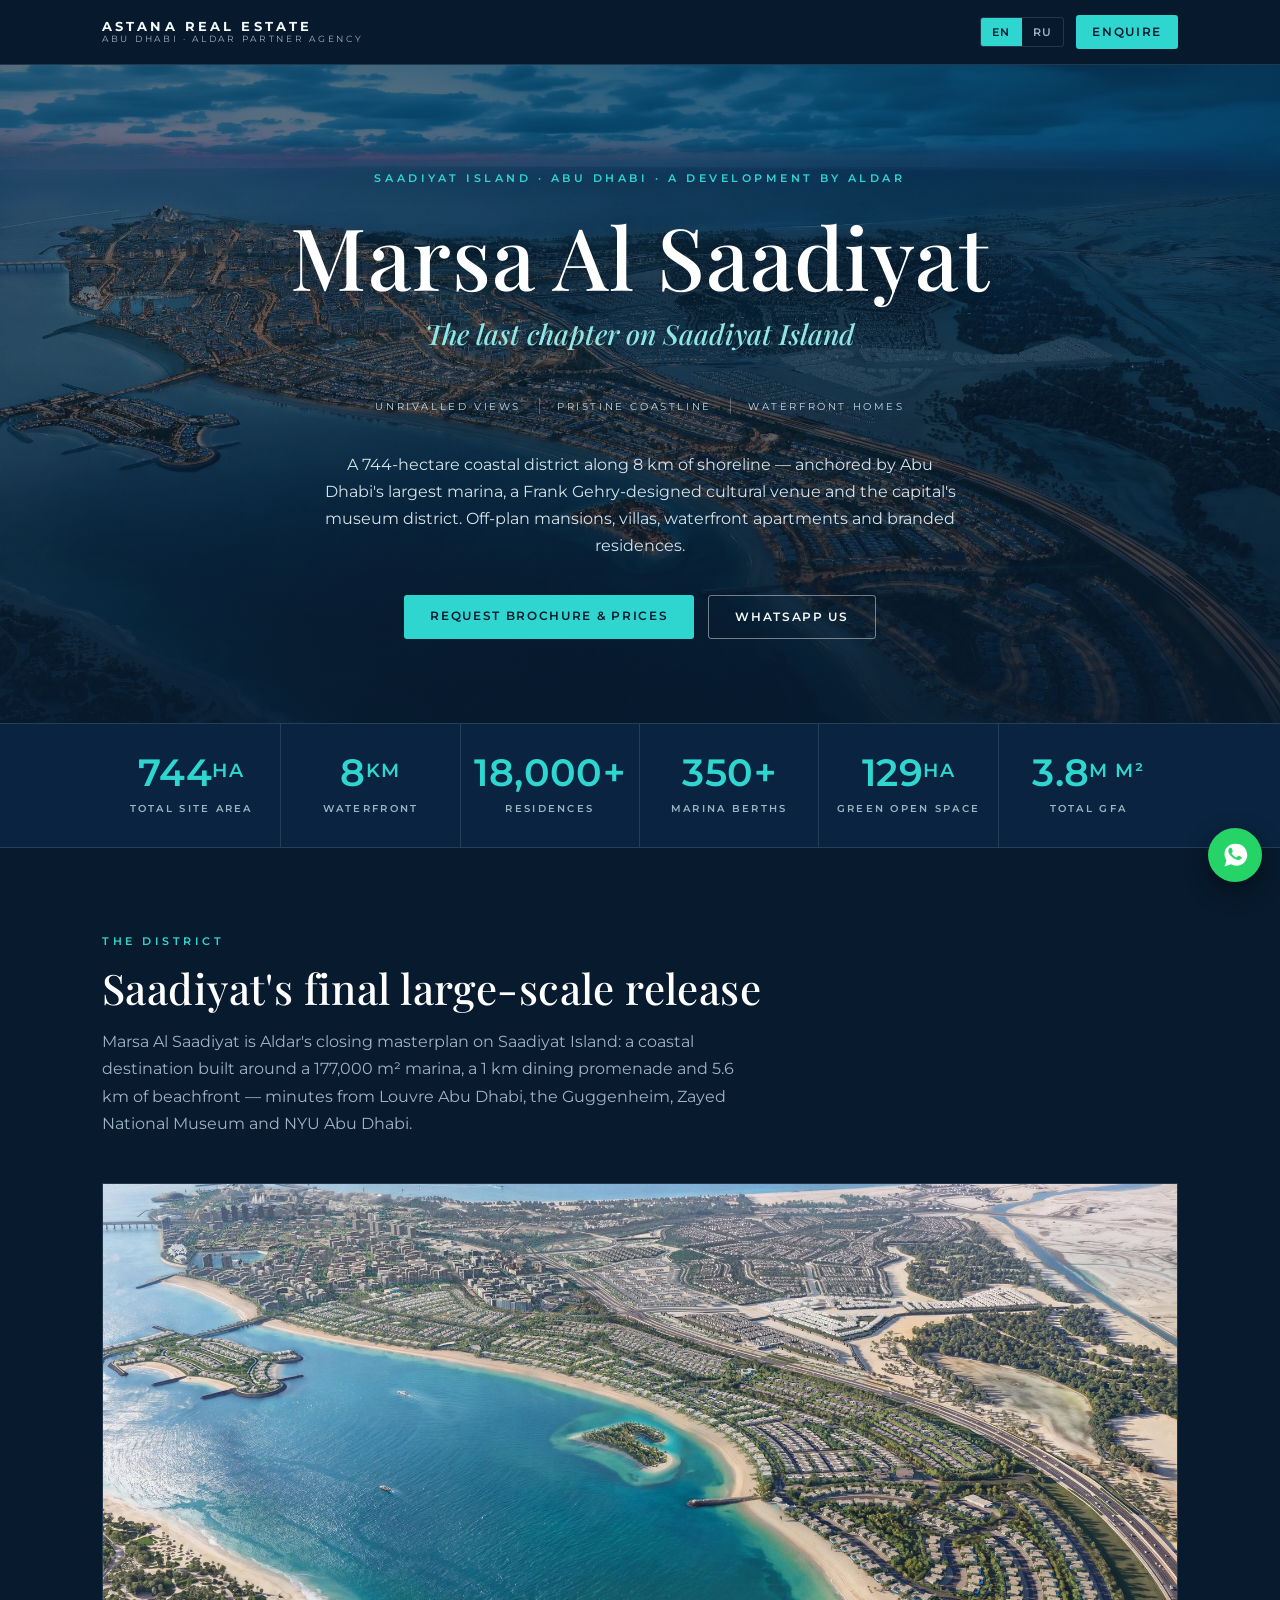
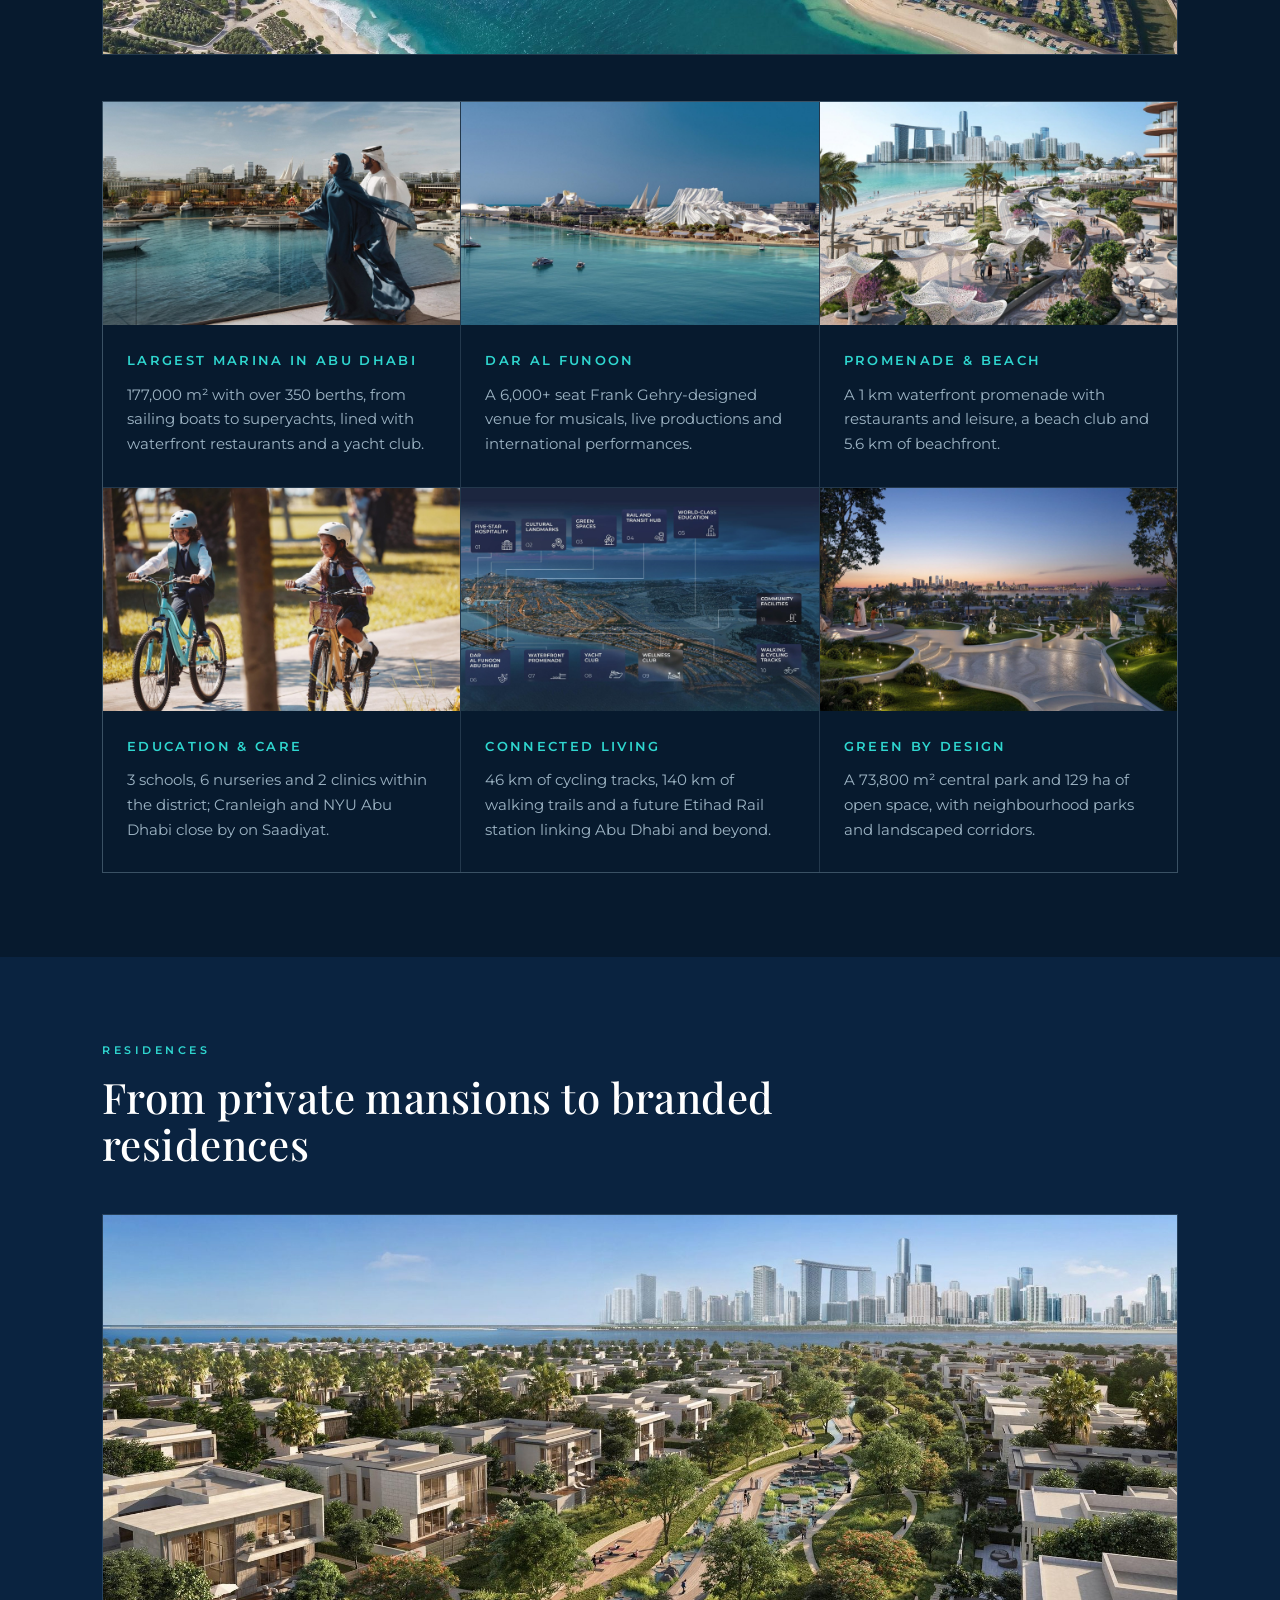
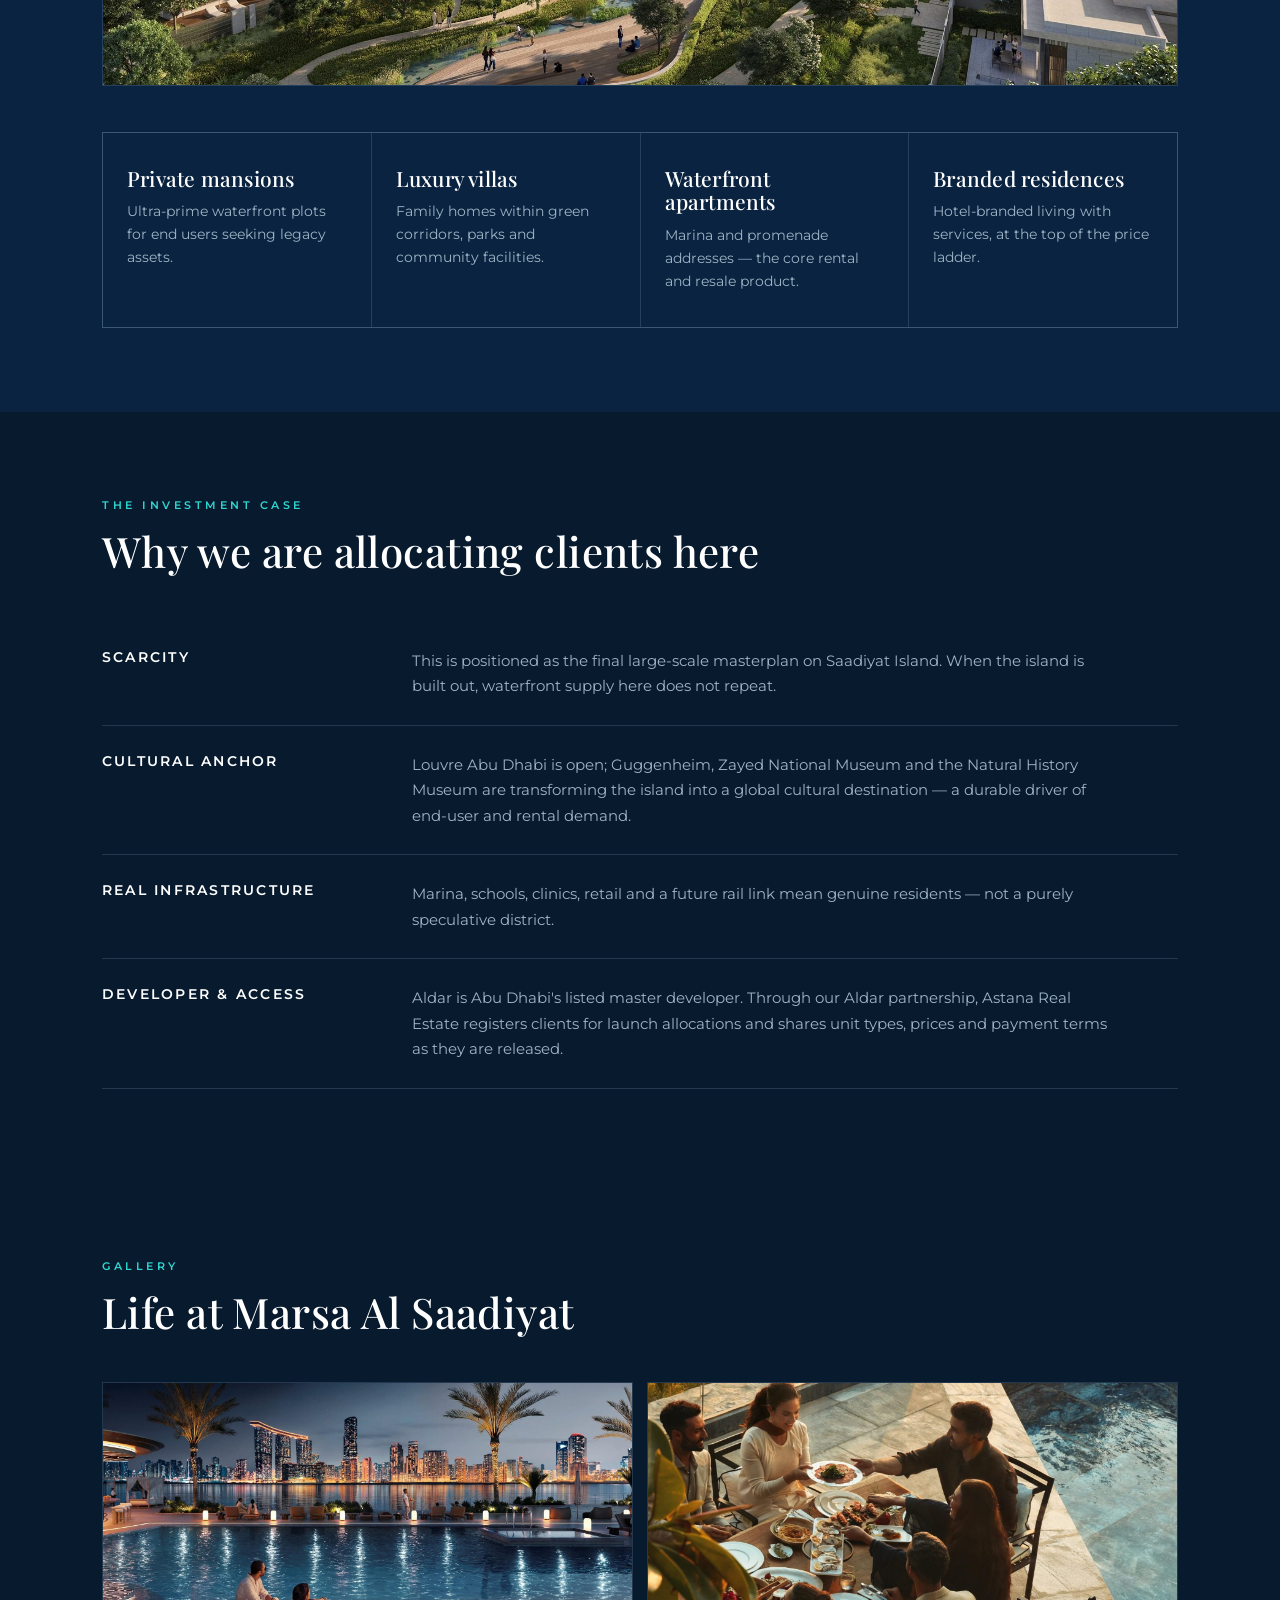
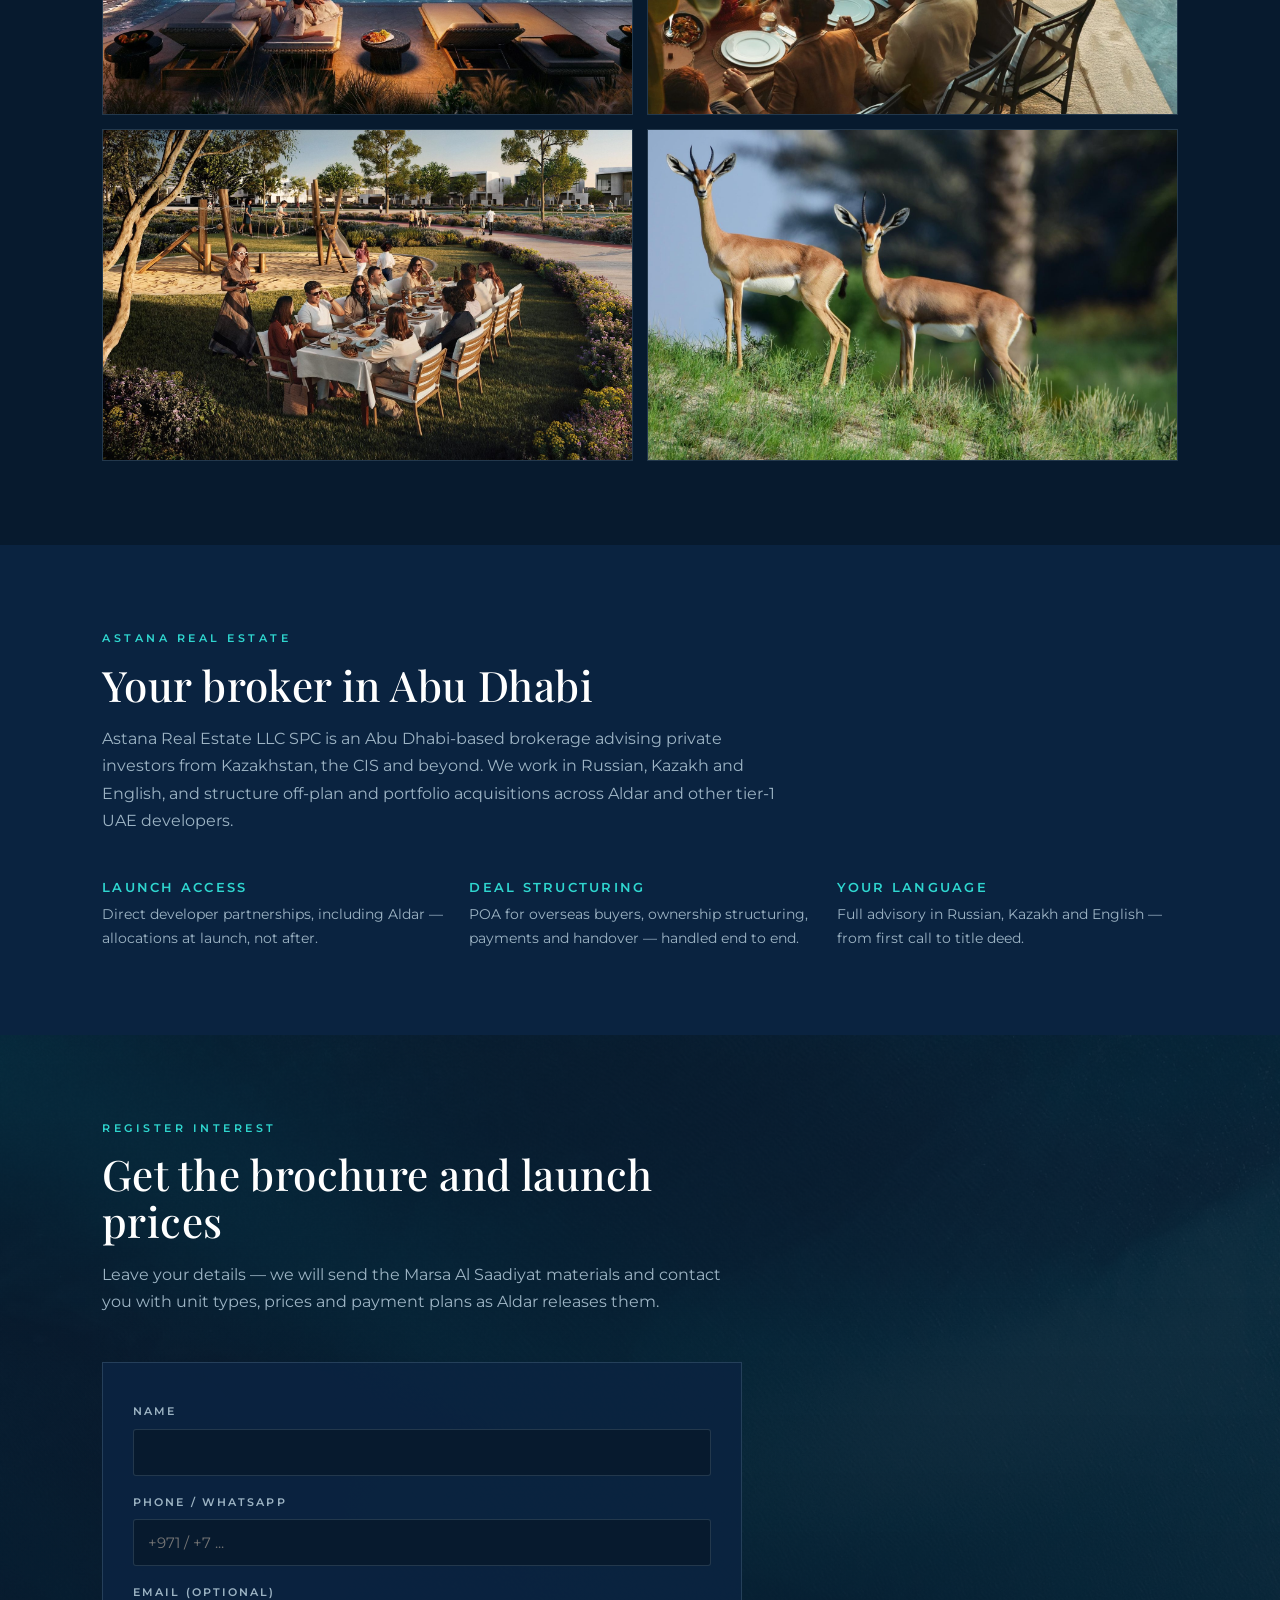
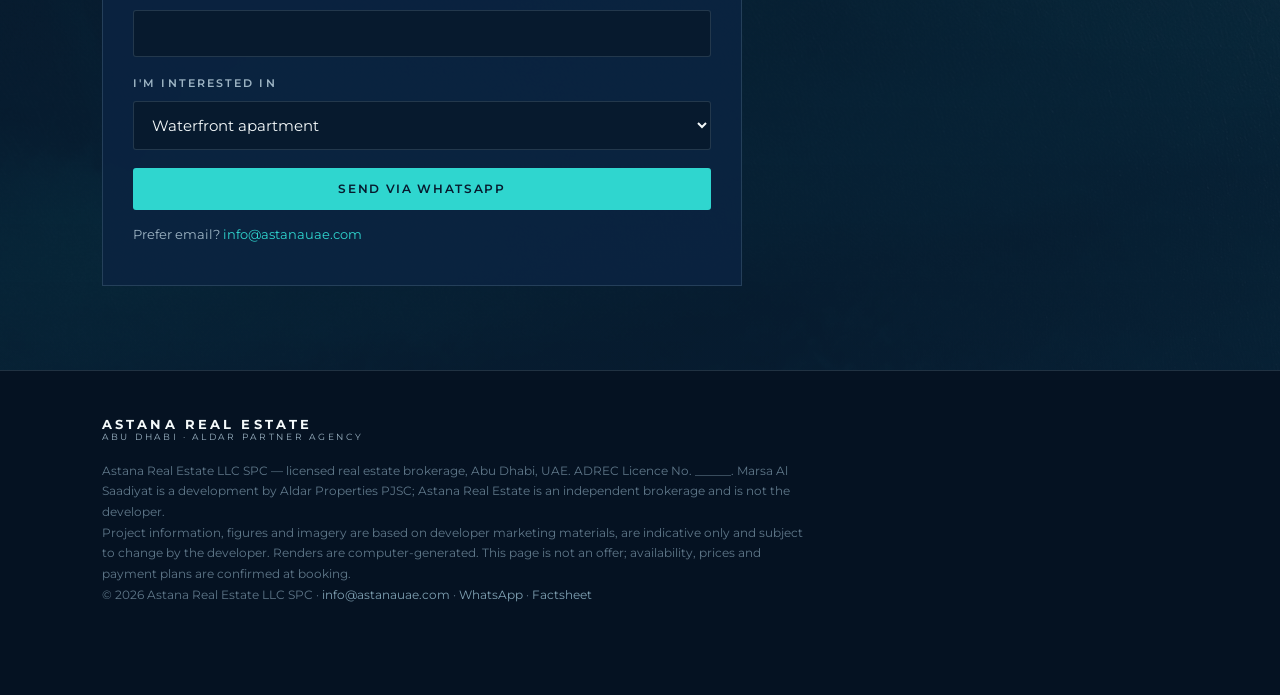
==== marsasaadiyat/index.html @ 77fd49d0 "Marsa Al Saadiyat landing page + root placeholder" ====
<!DOCTYPE html>
<html lang="en">
<head>
<!--
  MARSA AL SAADIYAT — Astana Real Estate landing page (with images)
  Deploy at: astanauae.com/marsasaadiyat
  Upload TOGETHER, keeping the structure:
    /marsasaadiyat/index.html
    /marsasaadiyat/marsa_images/renders/*.jpg
    /marsasaadiyat/marsa_images/og_image_1200x630.jpg

  REPLACE BEFORE PUBLISHING:
  1. "971000000000"        -> your WhatsApp number (digits only, no +)
  2. "info@astanauae.com"  -> confirm agency email
  3. "ADREC Licence No. ______" -> your brokerage licence number (footer)
  4. Form opens WhatsApp with a prefilled message. To pipe leads into a CRM instead,
     wire submitLead() to your endpoint (Formspree, Bitrix24, HubSpot).
-->
<meta charset="UTF-8">
<meta name="viewport" content="width=device-width, initial-scale=1.0">
<title>Marsa Al Saadiyat — Off-Plan Waterfront Residences | Astana Real Estate, Abu Dhabi</title>
<meta name="description" content="Marsa Al Saadiyat by Aldar — the final masterplan on Saadiyat Island. 8 km waterfront, Abu Dhabi's largest marina, mansions, villas, apartments and branded residences. Register interest with Astana Real Estate.">
<meta property="og:title" content="Marsa Al Saadiyat — The Last Chapter on Saadiyat Island">
<meta property="og:description" content="744 ha, 8 km of waterfront, 18,000+ residences and Abu Dhabi's largest marina. Register interest for the first releases with Astana Real Estate.">
<meta property="og:type" content="website">
<meta property="og:url" content="https://eldarnurmukanov-glitch.github.io/astanauae/marsasaadiyat/">
<meta property="og:image" content="https://eldarnurmukanov-glitch.github.io/astanauae/marsasaadiyat/marsa_images/og_image_1200x630.jpg">
<link rel="preconnect" href="https://fonts.googleapis.com">
<link rel="preconnect" href="https://fonts.gstatic.com" crossorigin>
<link href="https://fonts.googleapis.com/css2?family=Montserrat:wght@400;500;600;700&family=Playfair+Display:ital,wght@0,500;0,600;1,500&display=swap" rel="stylesheet">
<style>
  :root{
    --ink:#071a2e;
    --ink-2:#0a2340;
    --ink-3:#051222;
    --teal:#2fd6cf;
    --teal-soft:#8fe6e2;
    --paper:#f4f9fa;
    --mist:#9db4c4;
    --line:rgba(159,196,210,.18);
    --maxw:1120px;
  }
  *{margin:0;padding:0;box-sizing:border-box}
  html{scroll-behavior:smooth}
  body{
    background:var(--ink);
    color:var(--paper);
    font-family:'Montserrat',system-ui,-apple-system,sans-serif;
    font-size:16px;line-height:1.7;
    -webkit-font-smoothing:antialiased;
  }
  img{max-width:100%;display:block}
  a{color:var(--teal);text-decoration:none}
  .wrap{max-width:var(--maxw);margin:0 auto;padding:0 22px}

  .display{font-family:'Playfair Display',Georgia,serif;font-weight:500;line-height:1.12;letter-spacing:.01em}
  .eyebrow{font-size:11px;font-weight:600;letter-spacing:.32em;text-transform:uppercase;color:var(--teal)}
  .lede{color:var(--mist);max-width:58ch}

  /* nav */
  header{position:sticky;top:0;z-index:50;background:rgba(7,26,46,.86);backdrop-filter:blur(10px);border-bottom:1px solid var(--line)}
  .nav{display:flex;align-items:center;justify-content:space-between;height:64px;gap:14px}
  .brand{display:flex;flex-direction:column;line-height:1.15}
  .brand b{font-size:13px;letter-spacing:.24em;font-weight:700;color:var(--paper)}
  .brand span{font-size:9px;letter-spacing:.3em;color:var(--mist);text-transform:uppercase}
  .nav-right{display:flex;align-items:center;gap:12px}
  .lang{display:flex;border:1px solid var(--line);border-radius:3px;overflow:hidden}
  .lang button{background:none;border:0;color:var(--mist);cursor:pointer;font:600 11px 'Montserrat',sans-serif;letter-spacing:.12em;padding:7px 11px}
  .lang button.on{background:var(--teal);color:var(--ink)}
  .btn{display:inline-block;border-radius:3px;cursor:pointer;font:600 12px/1 'Montserrat',sans-serif;letter-spacing:.14em;text-transform:uppercase;padding:15px 26px;transition:opacity .2s,transform .2s;text-align:center;border:0}
  .btn:hover{opacity:.88;transform:translateY(-1px)}
  .btn-solid{background:var(--teal);color:var(--ink)}
  .btn-ghost{border:1px solid rgba(244,249,250,.45);color:var(--paper)}
  .btn-nav{padding:11px 16px}

  /* hero — dusk aerial with navy overlay; falls back to gradient if image absent */
  .hero{
    position:relative;overflow:hidden;
    background:
      linear-gradient(180deg, rgba(7,26,46,.62) 0%, rgba(7,26,46,.55) 45%, rgba(7,26,46,.9) 100%),
      url('marsa_images/renders/03_aerial_dusk.jpg') center/cover no-repeat,
      linear-gradient(170deg, #0a2c47 0%, var(--ink) 58%, #041019 100%);
  }
  .hero-in{position:relative;z-index:1;padding:104px 0 84px;text-align:center}
  .hero h1{font-size:clamp(44px,8.5vw,86px);margin:20px 0 6px;color:#fff;text-shadow:0 2px 24px rgba(0,0,0,.35)}
  .hero .sub{font-family:'Playfair Display',serif;font-style:italic;font-weight:500;font-size:clamp(19px,3.4vw,28px);color:var(--teal-soft)}
  .laurels{display:flex;justify-content:center;flex-wrap:wrap;margin:34px auto 30px;max-width:640px}
  .laurels span{font-size:10px;letter-spacing:.26em;text-transform:uppercase;color:#c7d8e2;padding:6px 18px;position:relative}
  .laurels span+span::before{content:"";position:absolute;left:0;top:50%;transform:translateY(-50%);height:16px;width:1px;background:rgba(199,216,226,.35)}
  .hero .lede{margin:0 auto 36px;color:#d5e2ea}
  .hero-cta{display:flex;gap:14px;justify-content:center;flex-wrap:wrap}

  /* stat strip */
  .stats{border-top:1px solid var(--line);border-bottom:1px solid var(--line);background:var(--ink-2)}
  .stats-in{display:grid;grid-template-columns:repeat(3,1fr)}
  .stat{padding:30px 12px;text-align:center;border-right:1px solid var(--line)}
  .stat:nth-child(3n){border-right:0}
  .stat:nth-child(-n+3){border-bottom:1px solid var(--line)}
  .stat b{display:block;font:600 clamp(26px,4vw,38px)/1 'Montserrat',sans-serif;color:var(--teal);letter-spacing:.01em}
  .stat b i{font-style:normal;font-size:.5em;vertical-align:.5em;letter-spacing:.08em}
  .stat small{display:block;margin-top:9px;font-size:9.5px;font-weight:600;letter-spacing:.24em;text-transform:uppercase;color:var(--mist)}
  @media(min-width:760px){
    .stats-in{grid-template-columns:repeat(6,1fr)}
    .stat{border-bottom:0 !important}
    .stat:nth-child(3n){border-right:1px solid var(--line)}
    .stat:last-child{border-right:0}
  }

  section{padding:84px 0}
  .sec-head{max-width:680px;margin-bottom:46px}
  .sec-head h2{font-size:clamp(28px,4.6vw,42px);margin:14px 0 16px;color:#fff}

  .band-img{border:1px solid var(--line);margin-bottom:46px}
  .band-img img{width:100%;aspect-ratio:16/7;object-fit:cover}

  /* highlight cards with photos */
  .grid{display:grid;gap:1px;background:var(--line);border:1px solid var(--line)}
  .grid>div{background:var(--ink)}
  .card-img{aspect-ratio:16/10;overflow:hidden;background:var(--ink-2)}
  .card-img img{width:100%;height:100%;object-fit:cover;transition:transform .5s}
  .grid>div:hover .card-img img{transform:scale(1.04)}
  .card-body{padding:26px 24px 30px}
  .card-body h3{font:600 13px/1.5 'Montserrat',sans-serif;letter-spacing:.18em;text-transform:uppercase;color:var(--teal);margin-bottom:12px}
  .card-body p{font-size:14.5px;color:var(--mist)}
  @media(min-width:700px){.g3{grid-template-columns:repeat(3,1fr)}}

  /* residences */
  .res{background:var(--ink-2)}
  .res-row{display:grid;gap:1px;background:var(--line);border:1px solid var(--line)}
  @media(min-width:700px){.res-row{grid-template-columns:repeat(4,1fr)}}
  .res-row>div{background:var(--ink-2);padding:34px 24px}
  .res-row .display{font-size:21px;color:#fff;margin-bottom:10px}
  .res-row p{font-size:13.5px;color:var(--mist)}

  /* why */
  .why-item{display:grid;grid-template-columns:1fr;gap:6px;padding:26px 0;border-bottom:1px solid var(--line)}
  .why-item:first-of-type{border-top:1px solid var(--line)}
  .why-item h3{font:600 14px 'Montserrat',sans-serif;letter-spacing:.16em;text-transform:uppercase;color:#fff}
  .why-item p{color:var(--mist);font-size:15px;max-width:70ch}
  @media(min-width:820px){.why-item{grid-template-columns:280px 1fr;gap:30px}}

  /* gallery */
  .gallery{display:grid;gap:14px;grid-template-columns:1fr}
  @media(min-width:640px){.gallery{grid-template-columns:1fr 1fr}}
  .gallery figure{border:1px solid var(--line);overflow:hidden;margin:0}
  .gallery img{width:100%;aspect-ratio:16/10;object-fit:cover;transition:transform .5s}
  .gallery figure:hover img{transform:scale(1.03)}

  /* astana */
  .about{background:var(--ink-2)}
  .about .lede{max-width:72ch}
  .about-points{display:grid;gap:26px;margin-top:38px}
  @media(min-width:760px){.about-points{grid-template-columns:repeat(3,1fr)}}
  .about-points h3{font:600 12.5px 'Montserrat',sans-serif;letter-spacing:.18em;text-transform:uppercase;color:var(--teal);margin-bottom:8px}
  .about-points p{font-size:14px;color:var(--mist)}

  /* enquiry — water texture backdrop */
  .enquiry{
    background:
      linear-gradient(180deg, rgba(7,26,46,.88), rgba(7,26,46,.94)),
      url('marsa_images/renders/01_water_texture.jpg') center/cover no-repeat,
      var(--ink);
  }
  .form-card{border:1px solid var(--line);background:rgba(10,35,64,.92);padding:40px 30px;max-width:640px}
  .field{margin-bottom:18px}
  .field label{display:block;font-size:10.5px;font-weight:600;letter-spacing:.2em;text-transform:uppercase;color:var(--mist);margin-bottom:8px}
  .field input,.field select{width:100%;background:var(--ink);border:1px solid var(--line);border-radius:3px;color:var(--paper);font:400 15px 'Montserrat',sans-serif;padding:13px 14px;outline:none}
  .field input:focus,.field select:focus{border-color:var(--teal)}
  .form-note{font-size:12.5px;color:var(--mist);margin-top:14px}
  .form-ok{display:none;margin-top:14px;color:var(--teal);font-size:14px}

  footer{background:var(--ink-3);border-top:1px solid var(--line);padding:46px 0 90px}
  footer .brand{margin-bottom:18px}
  .fine{font-size:11.5px;line-height:1.8;color:#5f7789;max-width:88ch}
  .fine a{color:#7fa0b2}

  .wa{position:fixed;right:18px;bottom:18px;z-index:60;width:54px;height:54px;border-radius:50%;background:#25d366;display:flex;align-items:center;justify-content:center;box-shadow:0 8px 24px rgba(0,0,0,.4)}
  .wa svg{width:28px;height:28px;fill:#fff}

  :focus-visible{outline:2px solid var(--teal);outline-offset:2px}
  @media (prefers-reduced-motion: reduce){
    html{scroll-behavior:auto}
    .btn:hover{transform:none}
    .card-img img,.gallery img{transition:none}
  }
</style>
</head>
<body>

<header>
  <div class="wrap nav">
    <div class="brand">
      <b>ASTANA REAL ESTATE</b>
      <span data-i18n="brandTag">Abu Dhabi · Aldar partner agency</span>
    </div>
    <div class="nav-right">
      <div class="lang" role="group" aria-label="Language">
        <button id="lang-en" class="on" onclick="setLang('en')">EN</button>
        <button id="lang-ru" onclick="setLang('ru')">RU</button>
      </div>
      <a class="btn btn-solid btn-nav" href="#enquire" data-i18n="navCta">Enquire</a>
    </div>
  </div>
</header>

<!-- HERO -->
<div class="hero">
  <div class="wrap hero-in">
    <div class="eyebrow" data-i18n="heroEyebrow">Saadiyat Island · Abu Dhabi · A development by Aldar</div>
    <h1 class="display">Marsa Al Saadiyat</h1>
    <div class="sub" data-i18n="heroSub">The last chapter on Saadiyat Island</div>
    <div class="laurels">
      <span data-i18n="l1">Unrivalled views</span>
      <span data-i18n="l2">Pristine coastline</span>
      <span data-i18n="l3">Waterfront homes</span>
    </div>
    <p class="lede" data-i18n="heroLede">A 744-hectare coastal district along 8 km of shoreline — anchored by Abu Dhabi's largest marina, a Frank Gehry-designed cultural venue and the capital's museum district. Off-plan mansions, villas, waterfront apartments and branded residences.</p>
    <div class="hero-cta">
      <a class="btn btn-solid" href="#enquire" data-i18n="heroCta1">Request brochure &amp; prices</a>
      <a class="btn btn-ghost" href="https://wa.me/971000000000?text=Hello%2C%20I%27m%20interested%20in%20Marsa%20Al%20Saadiyat" data-i18n="heroCta2">WhatsApp us</a>
    </div>
  </div>
</div>

<!-- STATS -->
<div class="stats">
  <div class="wrap stats-in">
    <div class="stat"><b>744<i data-i18n="uHa">HA</i></b><small data-i18n="s1">Total site area</small></div>
    <div class="stat"><b>8<i data-i18n="uKm">KM</i></b><small data-i18n="s2">Waterfront</small></div>
    <div class="stat"><b>18,000+</b><small data-i18n="s3">Residences</small></div>
    <div class="stat"><b>350+</b><small data-i18n="s4">Marina berths</small></div>
    <div class="stat"><b>129<i data-i18n="uHa2">HA</i></b><small data-i18n="s5">Green open space</small></div>
    <div class="stat"><b>3.8<i data-i18n="uMsqm">M M²</i></b><small data-i18n="s6">Total GFA</small></div>
  </div>
</div>

<!-- OVERVIEW -->
<section id="district">
  <div class="wrap">
    <div class="sec-head">
      <div class="eyebrow" data-i18n="ovEyebrow">The district</div>
      <h2 class="display" data-i18n="ovTitle">Saadiyat's final large-scale release</h2>
      <p class="lede" data-i18n="ovBody">Marsa Al Saadiyat is Aldar's closing masterplan on Saadiyat Island: a coastal destination built around a 177,000 m² marina, a 1 km dining promenade and 5.6 km of beachfront — minutes from Louvre Abu Dhabi, the Guggenheim, Zayed National Museum and NYU Abu Dhabi.</p>
    </div>
    <div class="band-img"><img src="marsa_images/renders/02_aerial_day.jpg" alt="Marsa Al Saadiyat masterplan aerial" onerror="this.parentElement.style.display='none'"></div>
    <div class="grid g3">
      <div>
        <div class="card-img"><img src="marsa_images/renders/05_marina.jpg" alt="Marina" loading="lazy" onerror="this.style.display='none'"></div>
        <div class="card-body"><h3 data-i18n="h1t">Largest marina in Abu Dhabi</h3><p data-i18n="h1b">177,000 m² with over 350 berths, from sailing boats to superyachts, lined with waterfront restaurants and a yacht club.</p></div>
      </div>
      <div>
        <div class="card-img"><img src="marsa_images/renders/06_dar_al_funoon.jpg" alt="Dar Al Funoon" loading="lazy" onerror="this.style.display='none'"></div>
        <div class="card-body"><h3 data-i18n="h2t">Dar Al Funoon</h3><p data-i18n="h2b">A 6,000+ seat Frank Gehry-designed venue for musicals, live productions and international performances.</p></div>
      </div>
      <div>
        <div class="card-img"><img src="marsa_images/renders/07_promenade_beach.jpg" alt="Waterfront promenade" loading="lazy" onerror="this.style.display='none'"></div>
        <div class="card-body"><h3 data-i18n="h3t">Promenade &amp; beach</h3><p data-i18n="h3b">A 1 km waterfront promenade with restaurants and leisure, a beach club and 5.6 km of beachfront.</p></div>
      </div>
      <div>
        <div class="card-img"><img src="marsa_images/renders/08_education_cycling.jpg" alt="Schools" loading="lazy" onerror="this.style.display='none'"></div>
        <div class="card-body"><h3 data-i18n="h4t">Education &amp; care</h3><p data-i18n="h4b">3 schools, 6 nurseries and 2 clinics within the district; Cranleigh and NYU Abu Dhabi close by on Saadiyat.</p></div>
      </div>
      <div>
        <div class="card-img"><img src="marsa_images/renders/14_district_map.jpg" alt="District map" loading="lazy" onerror="this.style.display='none'"></div>
        <div class="card-body"><h3 data-i18n="h5t">Connected living</h3><p data-i18n="h5b">46 km of cycling tracks, 140 km of walking trails and a future Etihad Rail station linking Abu Dhabi and beyond.</p></div>
      </div>
      <div>
        <div class="card-img"><img src="marsa_images/renders/12_sunset_park.jpg" alt="Parks" loading="lazy" onerror="this.style.display='none'"></div>
        <div class="card-body"><h3 data-i18n="h6t">Green by design</h3><p data-i18n="h6b">A 73,800 m² central park and 129 ha of open space, with neighbourhood parks and landscaped corridors.</p></div>
      </div>
    </div>
  </div>
</section>

<!-- RESIDENCES -->
<section class="res" id="residences">
  <div class="wrap">
    <div class="sec-head">
      <div class="eyebrow" data-i18n="resEyebrow">Residences</div>
      <h2 class="display" data-i18n="resTitle">From private mansions to branded residences</h2>
    </div>
    <div class="band-img"><img src="marsa_images/renders/09_villas_aerial.jpg" alt="Villa communities" loading="lazy" onerror="this.parentElement.style.display='none'"></div>
    <div class="res-row">
      <div><div class="display" data-i18n="r1t">Private mansions</div><p data-i18n="r1b">Ultra-prime waterfront plots for end users seeking legacy assets.</p></div>
      <div><div class="display" data-i18n="r2t">Luxury villas</div><p data-i18n="r2b">Family homes within green corridors, parks and community facilities.</p></div>
      <div><div class="display" data-i18n="r3t">Waterfront apartments</div><p data-i18n="r3b">Marina and promenade addresses — the core rental and resale product.</p></div>
      <div><div class="display" data-i18n="r4t">Branded residences</div><p data-i18n="r4b">Hotel-branded living with services, at the top of the price ladder.</p></div>
    </div>
  </div>
</section>

<!-- WHY -->
<section id="why">
  <div class="wrap">
    <div class="sec-head">
      <div class="eyebrow" data-i18n="whyEyebrow">The investment case</div>
      <h2 class="display" data-i18n="whyTitle">Why we are allocating clients here</h2>
    </div>
    <div class="why-item"><h3 data-i18n="w1t">Scarcity</h3><p data-i18n="w1b">This is positioned as the final large-scale masterplan on Saadiyat Island. When the island is built out, waterfront supply here does not repeat.</p></div>
    <div class="why-item"><h3 data-i18n="w2t">Cultural anchor</h3><p data-i18n="w2b">Louvre Abu Dhabi is open; Guggenheim, Zayed National Museum and the Natural History Museum are transforming the island into a global cultural destination — a durable driver of end-user and rental demand.</p></div>
    <div class="why-item"><h3 data-i18n="w3t">Real infrastructure</h3><p data-i18n="w3b">Marina, schools, clinics, retail and a future rail link mean genuine residents — not a purely speculative district.</p></div>
    <div class="why-item"><h3 data-i18n="w4t">Developer &amp; access</h3><p data-i18n="w4b">Aldar is Abu Dhabi's listed master developer. Through our Aldar partnership, Astana Real Estate registers clients for launch allocations and shares unit types, prices and payment terms as they are released.</p></div>
  </div>
</section>

<!-- GALLERY -->
<section id="gallery">
  <div class="wrap">
    <div class="sec-head">
      <div class="eyebrow" data-i18n="gEyebrow">Gallery</div>
      <h2 class="display" data-i18n="gTitle">Life at Marsa Al Saadiyat</h2>
    </div>
    <div class="gallery">
      <figure><img src="marsa_images/renders/13_wellness_club_night.jpg" alt="Waterfront wellness club" loading="lazy" onerror="this.parentElement.style.display='none'"></figure>
      <figure><img src="marsa_images/renders/04_lifestyle_dining.jpg" alt="Poolside dining" loading="lazy" onerror="this.parentElement.style.display='none'"></figure>
      <figure><img src="marsa_images/renders/10_community_park.jpg" alt="Community park" loading="lazy" onerror="this.parentElement.style.display='none'"></figure>
      <figure><img src="marsa_images/renders/11_gazelles_biodiversity.jpg" alt="Saadiyat biodiversity" loading="lazy" onerror="this.parentElement.style.display='none'"></figure>
    </div>
  </div>
</section>

<!-- ASTANA -->
<section class="about" id="astana">
  <div class="wrap">
    <div class="sec-head">
      <div class="eyebrow">Astana Real Estate</div>
      <h2 class="display" data-i18n="abTitle">Your broker in Abu Dhabi</h2>
      <p class="lede" data-i18n="abBody">Astana Real Estate LLC SPC is an Abu Dhabi-based brokerage advising private investors from Kazakhstan, the CIS and beyond. We work in Russian, Kazakh and English, and structure off-plan and portfolio acquisitions across Aldar and other tier-1 UAE developers.</p>
    </div>
    <div class="about-points">
      <div><h3 data-i18n="ab1t">Launch access</h3><p data-i18n="ab1b">Direct developer partnerships, including Aldar — allocations at launch, not after.</p></div>
      <div><h3 data-i18n="ab2t">Deal structuring</h3><p data-i18n="ab2b">POA for overseas buyers, ownership structuring, payments and handover — handled end to end.</p></div>
      <div><h3 data-i18n="ab3t">Your language</h3><p data-i18n="ab3b">Full advisory in Russian, Kazakh and English — from first call to title deed.</p></div>
    </div>
  </div>
</section>

<!-- ENQUIRY -->
<section class="enquiry" id="enquire">
  <div class="wrap">
    <div class="sec-head">
      <div class="eyebrow" data-i18n="enEyebrow">Register interest</div>
      <h2 class="display" data-i18n="enTitle">Get the brochure and launch prices</h2>
      <p class="lede" data-i18n="enBody">Leave your details — we will send the Marsa Al Saadiyat materials and contact you with unit types, prices and payment plans as Aldar releases them.</p>
    </div>
    <div class="form-card">
      <div class="field"><label for="f-name" data-i18n="fName">Name</label><input id="f-name" type="text" autocomplete="name"></div>
      <div class="field"><label for="f-phone" data-i18n="fPhone">Phone / WhatsApp</label><input id="f-phone" type="tel" autocomplete="tel" placeholder="+971 / +7 ..."></div>
      <div class="field"><label for="f-email" data-i18n="fEmail">Email (optional)</label><input id="f-email" type="email" autocomplete="email"></div>
      <div class="field">
        <label for="f-int" data-i18n="fInt">I'm interested in</label>
        <select id="f-int">
          <option data-i18n="o1">Waterfront apartment</option>
          <option data-i18n="o2">Villa</option>
          <option data-i18n="o3">Private mansion</option>
          <option data-i18n="o4">Branded residence</option>
          <option data-i18n="o5">Not sure yet — advise me</option>
        </select>
      </div>
      <button class="btn btn-solid" style="width:100%" onclick="submitLead()" data-i18n="fBtn">Send via WhatsApp</button>
      <div class="form-ok" id="form-ok" data-i18n="fOk">Opening WhatsApp — if it didn't open, write to us directly.</div>
      <p class="form-note"><span data-i18n="fAlt">Prefer email?</span> <a href="mailto:info@astanauae.com?subject=Marsa%20Al%20Saadiyat%20enquiry">info@astanauae.com</a></p>
    </div>
  </div>
</section>

<footer>
  <div class="wrap">
    <div class="brand">
      <b>ASTANA REAL ESTATE</b>
      <span data-i18n="brandTag2">Abu Dhabi · Aldar partner agency</span>
    </div>
    <p class="fine" data-i18n="fine1">Astana Real Estate LLC SPC — licensed real estate brokerage, Abu Dhabi, UAE. ADREC Licence No. ______. Marsa Al Saadiyat is a development by Aldar Properties PJSC; Astana Real Estate is an independent brokerage and is not the developer.</p>
    <p class="fine" data-i18n="fine2">Project information, figures and imagery are based on developer marketing materials, are indicative only and subject to change by the developer. Renders are computer-generated. This page is not an offer; availability, prices and payment plans are confirmed at booking.</p>
    <p class="fine">© <span id="yr"></span> Astana Real Estate LLC SPC · <a href="mailto:info@astanauae.com">info@astanauae.com</a> · <a href="https://wa.me/971000000000">WhatsApp</a> · <a href="marsa_images/renders/factsheet_full_01.jpg" target="_blank" data-i18n="ftFact">Factsheet</a></p>
  </div>
</footer>

<a class="wa" href="https://wa.me/971000000000?text=Hello%2C%20I%27m%20interested%20in%20Marsa%20Al%20Saadiyat" aria-label="WhatsApp">
  <svg viewBox="0 0 32 32" aria-hidden="true"><path d="M16 3C9.4 3 4 8.3 4 14.9c0 2.6.8 5 2.3 7L4 29l7.3-2.3c1.9 1 4 1.6 6.2 1.6h.5c6.6 0 12-5.3 12-11.9C30 8.3 24.6 3 16 3zm7 16.9c-.3.8-1.7 1.6-2.4 1.7-.6.1-1.4.2-2.3-.1-.5-.2-1.2-.4-2.1-.8-3.7-1.6-6.1-5.3-6.3-5.5-.2-.2-1.5-2-1.5-3.8s1-2.7 1.3-3.1c.3-.4.7-.5 1-.5h.7c.2 0 .5-.1.8.6.3.8 1.1 2.7 1.2 2.9.1.2.2.4 0 .7-.1.3-.2.4-.4.7l-.6.7c-.2.2-.4.4-.2.8.2.4 1 1.6 2.1 2.6 1.5 1.3 2.7 1.7 3.1 1.9.4.2.6.2.8-.1.2-.2 1-1.1 1.2-1.5.3-.4.5-.3.9-.2.4.1 2.2 1 2.6 1.2.4.2.6.3.7.5.1.1.1.8-.1 1.3z"/></svg>
</a>

<script>
const I18N = {
  en: {
    brandTag:"Abu Dhabi · Aldar partner agency", brandTag2:"Abu Dhabi · Aldar partner agency",
    navCta:"Enquire",
    heroEyebrow:"Saadiyat Island · Abu Dhabi · A development by Aldar",
    heroSub:"The last chapter on Saadiyat Island",
    l1:"Unrivalled views", l2:"Pristine coastline", l3:"Waterfront homes",
    heroLede:"A 744-hectare coastal district along 8 km of shoreline — anchored by Abu Dhabi's largest marina, a Frank Gehry-designed cultural venue and the capital's museum district. Off-plan mansions, villas, waterfront apartments and branded residences.",
    heroCta1:"Request brochure & prices", heroCta2:"WhatsApp us",
    uHa:"HA", uHa2:"HA", uKm:"KM", uMsqm:"M M²",
    s1:"Total site area", s2:"Waterfront", s3:"Residences", s4:"Marina berths", s5:"Green open space", s6:"Total GFA",
    ovEyebrow:"The district", ovTitle:"Saadiyat's final large-scale release",
    ovBody:"Marsa Al Saadiyat is Aldar's closing masterplan on Saadiyat Island: a coastal destination built around a 177,000 m² marina, a 1 km dining promenade and 5.6 km of beachfront — minutes from Louvre Abu Dhabi, the Guggenheim, Zayed National Museum and NYU Abu Dhabi.",
    h1t:"Largest marina in Abu Dhabi", h1b:"177,000 m² with over 350 berths, from sailing boats to superyachts, lined with waterfront restaurants and a yacht club.",
    h2t:"Dar Al Funoon", h2b:"A 6,000+ seat Frank Gehry-designed venue for musicals, live productions and international performances.",
    h3t:"Promenade & beach", h3b:"A 1 km waterfront promenade with restaurants and leisure, a beach club and 5.6 km of beachfront.",
    h4t:"Education & care", h4b:"3 schools, 6 nurseries and 2 clinics within the district; Cranleigh and NYU Abu Dhabi close by on Saadiyat.",
    h5t:"Connected living", h5b:"46 km of cycling tracks, 140 km of walking trails and a future Etihad Rail station linking Abu Dhabi and beyond.",
    h6t:"Green by design", h6b:"A 73,800 m² central park and 129 ha of open space, with neighbourhood parks and landscaped corridors.",
    resEyebrow:"Residences", resTitle:"From private mansions to branded residences",
    r1t:"Private mansions", r1b:"Ultra-prime waterfront plots for end users seeking legacy assets.",
    r2t:"Luxury villas", r2b:"Family homes within green corridors, parks and community facilities.",
    r3t:"Waterfront apartments", r3b:"Marina and promenade addresses — the core rental and resale product.",
    r4t:"Branded residences", r4b:"Hotel-branded living with services, at the top of the price ladder.",
    whyEyebrow:"The investment case", whyTitle:"Why we are allocating clients here",
    w1t:"Scarcity", w1b:"This is positioned as the final large-scale masterplan on Saadiyat Island. When the island is built out, waterfront supply here does not repeat.",
    w2t:"Cultural anchor", w2b:"Louvre Abu Dhabi is open; Guggenheim, Zayed National Museum and the Natural History Museum are transforming the island into a global cultural destination — a durable driver of end-user and rental demand.",
    w3t:"Real infrastructure", w3b:"Marina, schools, clinics, retail and a future rail link mean genuine residents — not a purely speculative district.",
    w4t:"Developer & access", w4b:"Aldar is Abu Dhabi's listed master developer. Through our Aldar partnership, Astana Real Estate registers clients for launch allocations and shares unit types, prices and payment terms as they are released.",
    gEyebrow:"Gallery", gTitle:"Life at Marsa Al Saadiyat",
    abTitle:"Your broker in Abu Dhabi",
    abBody:"Astana Real Estate LLC SPC is an Abu Dhabi-based brokerage advising private investors from Kazakhstan, the CIS and beyond. We work in Russian, Kazakh and English, and structure off-plan and portfolio acquisitions across Aldar and other tier-1 UAE developers.",
    ab1t:"Launch access", ab1b:"Direct developer partnerships, including Aldar — allocations at launch, not after.",
    ab2t:"Deal structuring", ab2b:"POA for overseas buyers, ownership structuring, payments and handover — handled end to end.",
    ab3t:"Your language", ab3b:"Full advisory in Russian, Kazakh and English — from first call to title deed.",
    enEyebrow:"Register interest", enTitle:"Get the brochure and launch prices",
    enBody:"Leave your details — we will send the Marsa Al Saadiyat materials and contact you with unit types, prices and payment plans as Aldar releases them.",
    fName:"Name", fPhone:"Phone / WhatsApp", fEmail:"Email (optional)", fInt:"I'm interested in",
    o1:"Waterfront apartment", o2:"Villa", o3:"Private mansion", o4:"Branded residence", o5:"Not sure yet — advise me",
    fBtn:"Send via WhatsApp", fOk:"Opening WhatsApp — if it didn't open, write to us directly.", fAlt:"Prefer email?",
    fine1:"Astana Real Estate LLC SPC — licensed real estate brokerage, Abu Dhabi, UAE. ADREC Licence No. ______. Marsa Al Saadiyat is a development by Aldar Properties PJSC; Astana Real Estate is an independent brokerage and is not the developer.",
    fine2:"Project information, figures and imagery are based on developer marketing materials, are indicative only and subject to change by the developer. Renders are computer-generated. This page is not an offer; availability, prices and payment plans are confirmed at booking.",
    ftFact:"Factsheet",
    waMsg:"Hello! Marsa Al Saadiyat enquiry.\nName: {name}\nPhone: {phone}\nEmail: {email}\nInterested in: {int}"
  },
  ru: {
    brandTag:"Абу-Даби · партнёр Aldar", brandTag2:"Абу-Даби · партнёр Aldar",
    navCta:"Заявка",
    heroEyebrow:"Остров Саадият · Абу-Даби · Девелопер Aldar",
    heroSub:"Финальная глава острова Саадият",
    l1:"Панорамные виды", l2:"Первозданное побережье", l3:"Дома у воды",
    heroLede:"Прибрежный район на 744 га вдоль 8 км береговой линии — с крупнейшей мариной Абу-Даби, культурным центром по проекту Фрэнка Гери и музейным кварталом столицы. Off-plan: особняки, виллы, апартаменты у воды и брендированные резиденции.",
    heroCta1:"Получить брошюру и цены", heroCta2:"Написать в WhatsApp",
    uHa:"ГА", uHa2:"ГА", uKm:"КМ", uMsqm:"МЛН М²",
    s1:"Площадь района", s2:"Береговая линия", s3:"Резиденций", s4:"Причалов в марине", s5:"Зелёные зоны", s6:"Общая GFA",
    ovEyebrow:"Район", ovTitle:"Последний крупный релиз Саадията",
    ovBody:"Marsa Al Saadiyat — завершающий мастер-план Aldar на острове Саадият: прибрежный район вокруг марины 177 000 м², променада 1 км и 5,6 км пляжей — в нескольких минутах от Лувра Абу-Даби, Гуггенхайма, Национального музея Зайеда и NYU Abu Dhabi.",
    h1t:"Крупнейшая марина Абу-Даби", h1b:"177 000 м², более 350 причалов — от парусных яхт до суперяхт, рестораны на набережной и яхт-клуб.",
    h2t:"Dar Al Funoon", h2b:"Зал на 6 000+ мест по проекту Фрэнка Гери — мюзиклы, шоу и международные постановки.",
    h3t:"Променад и пляжи", h3b:"Променад 1 км с ресторанами и досугом, пляжный клуб и 5,6 км пляжей.",
    h4t:"Образование и медицина", h4b:"3 школы, 6 детских садов и 2 клиники в районе; рядом Cranleigh и NYU Abu Dhabi.",
    h5t:"Транспорт и мобильность", h5b:"46 км велодорожек, 140 км пешеходных маршрутов и будущая станция Etihad Rail.",
    h6t:"Зелёный по замыслу", h6b:"Центральный парк 73 800 м² и 129 га открытых пространств, парки и зелёные коридоры.",
    resEyebrow:"Резиденции", resTitle:"От особняков до брендированных резиденций",
    r1t:"Особняки", r1b:"Ультра-премиальные участки у воды — семейные активы на поколения.",
    r2t:"Виллы", r2b:"Семейные дома среди зелёных коридоров, парков и инфраструктуры.",
    r3t:"Апартаменты у воды", r3b:"Адреса у марины и променада — базовый продукт для аренды и перепродажи.",
    r4t:"Брендированные резиденции", r4b:"Отельный сервис и управление — верх ценового диапазона.",
    whyEyebrow:"Инвестиционная логика", whyTitle:"Почему мы заводим сюда клиентов",
    w1t:"Дефицит", w1b:"Проект позиционируется как последний крупный мастер-план на Саадияте. Когда остров будет застроен, предложение у воды здесь не повторится.",
    w2t:"Культурный якорь", w2b:"Лувр Абу-Даби уже открыт; Гуггенхайм, Национальный музей Зайеда и Музей естественной истории превращают остров в мировое культурное направление — устойчивый драйвер спроса на проживание и аренду.",
    w3t:"Реальная инфраструктура", w3b:"Марина, школы, клиники, ритейл и будущая железная дорога — район для жизни, а не чисто спекулятивный продукт.",
    w4t:"Девелопер и доступ", w4b:"Aldar — публичный мастер-девелопер Абу-Даби. Через партнёрство с Aldar мы регистрируем клиентов на первые релизы и передаём типы юнитов, цены и планы оплаты по мере их выхода.",
    gEyebrow:"Галерея", gTitle:"Жизнь в Marsa Al Saadiyat",
    abTitle:"Ваш брокер в Абу-Даби",
    abBody:"Astana Real Estate LLC SPC — брокеридж в Абу-Даби, консультирующий частных инвесторов из Казахстана, СНГ и других стран. Работаем на русском, казахском и английском; структурируем off-plan и портфельные сделки с Aldar и другими девелоперами первого эшелона ОАЭ.",
    ab1t:"Доступ к запускам", ab1b:"Прямые партнёрства с девелоперами, включая Aldar — аллокации на старте продаж.",
    ab2t:"Структурирование сделки", ab2b:"Доверенности для покупателей за рубежом, структура владения, платежи и передача — под ключ.",
    ab3t:"На вашем языке", ab3b:"Полное сопровождение на русском, казахском и английском — от первого звонка до title deed.",
    enEyebrow:"Оставить заявку", enTitle:"Получить брошюру и стартовые цены",
    enBody:"Оставьте контакты — вышлем материалы Marsa Al Saadiyat и свяжемся с типами юнитов, ценами и планами оплаты по мере релизов Aldar.",
    fName:"Имя", fPhone:"Телефон / WhatsApp", fEmail:"Email (необязательно)", fInt:"Меня интересует",
    o1:"Апартаменты у воды", o2:"Вилла", o3:"Особняк", o4:"Брендированная резиденция", o5:"Пока не решил — посоветуйте",
    fBtn:"Отправить в WhatsApp", fOk:"Открываем WhatsApp — если не открылся, напишите нам напрямую.", fAlt:"Удобнее по почте?",
    fine1:"Astana Real Estate LLC SPC — лицензированное брокерское агентство, Абу-Даби, ОАЭ. Лицензия ADREC № ______. Marsa Al Saadiyat — проект девелопера Aldar Properties PJSC; Astana Real Estate — независимое агентство, не девелопер.",
    fine2:"Информация, цифры и изображения основаны на маркетинговых материалах девелопера, носят справочный характер и могут быть изменены. Визуализации сгенерированы на компьютере. Страница не является офертой; наличие, цены и планы оплаты подтверждаются при бронировании.",
    ftFact:"Факт-шит",
    waMsg:"Здравствуйте! Заявка по Marsa Al Saadiyat.\nИмя: {name}\nТелефон: {phone}\nEmail: {email}\nИнтересует: {int}"
  }
};

let lang = 'en';
function setLang(l){
  lang = l;
  document.documentElement.lang = l;
  document.getElementById('lang-en').classList.toggle('on', l==='en');
  document.getElementById('lang-ru').classList.toggle('on', l==='ru');
  document.querySelectorAll('[data-i18n]').forEach(el=>{
    const k = el.getAttribute('data-i18n');
    if(I18N[l][k] !== undefined) el.innerHTML = I18N[l][k];
  });
}

const WA_NUMBER = "971000000000"; /* REPLACE: digits only */
function submitLead(){
  const name  = document.getElementById('f-name').value.trim();
  const phone = document.getElementById('f-phone').value.trim();
  const email = document.getElementById('f-email').value.trim() || "—";
  const intEl = document.getElementById('f-int');
  const intr  = intEl.options[intEl.selectedIndex].text;
  if(!name || !phone){
    alert(lang==='ru' ? 'Укажите имя и телефон.' : 'Please add your name and phone.');
    return;
  }
  const msg = I18N[lang].waMsg
    .replace('{name}', name).replace('{phone}', phone)
    .replace('{email}', email).replace('{int}', intr);
  document.getElementById('form-ok').style.display = 'block';
  window.open('https://wa.me/' + WA_NUMBER + '?text=' + encodeURIComponent(msg), '_blank');
}

document.getElementById('yr').textContent = new Date().getFullYear();
</script>
</body>
</html>
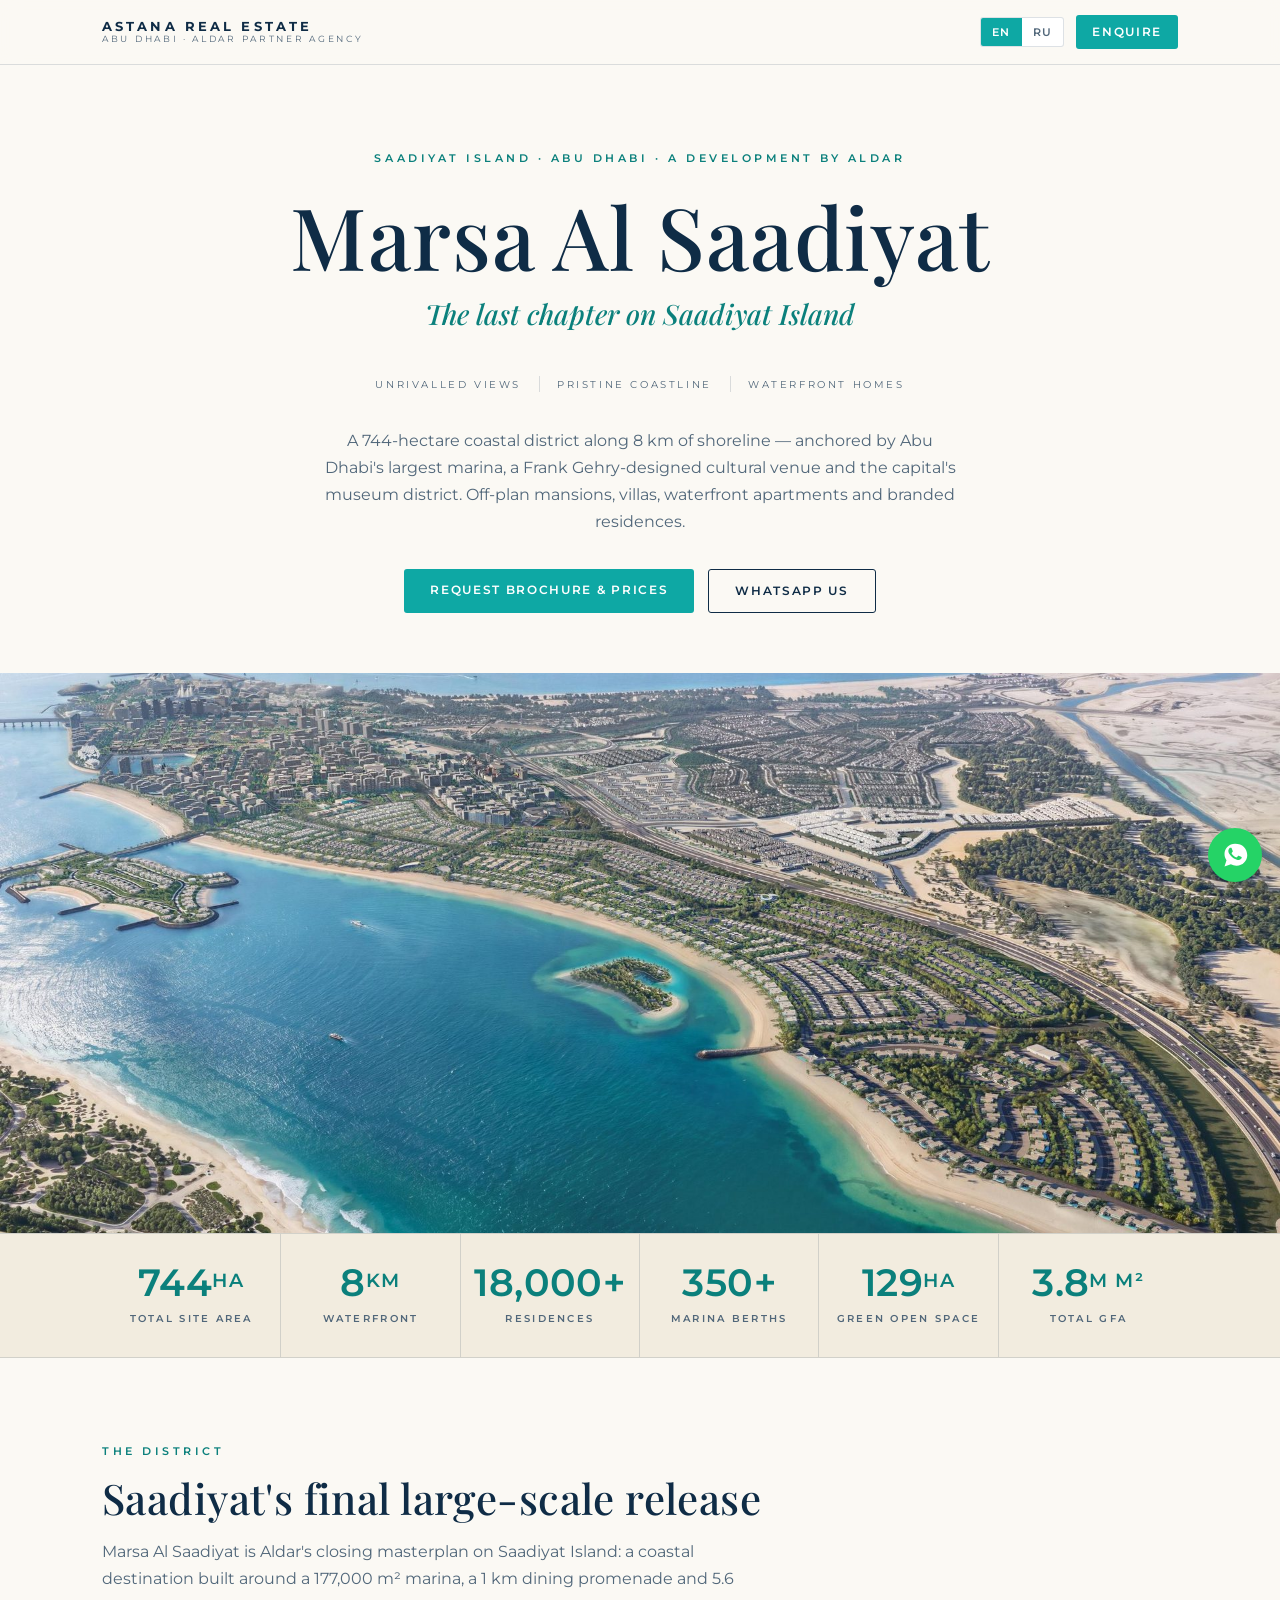
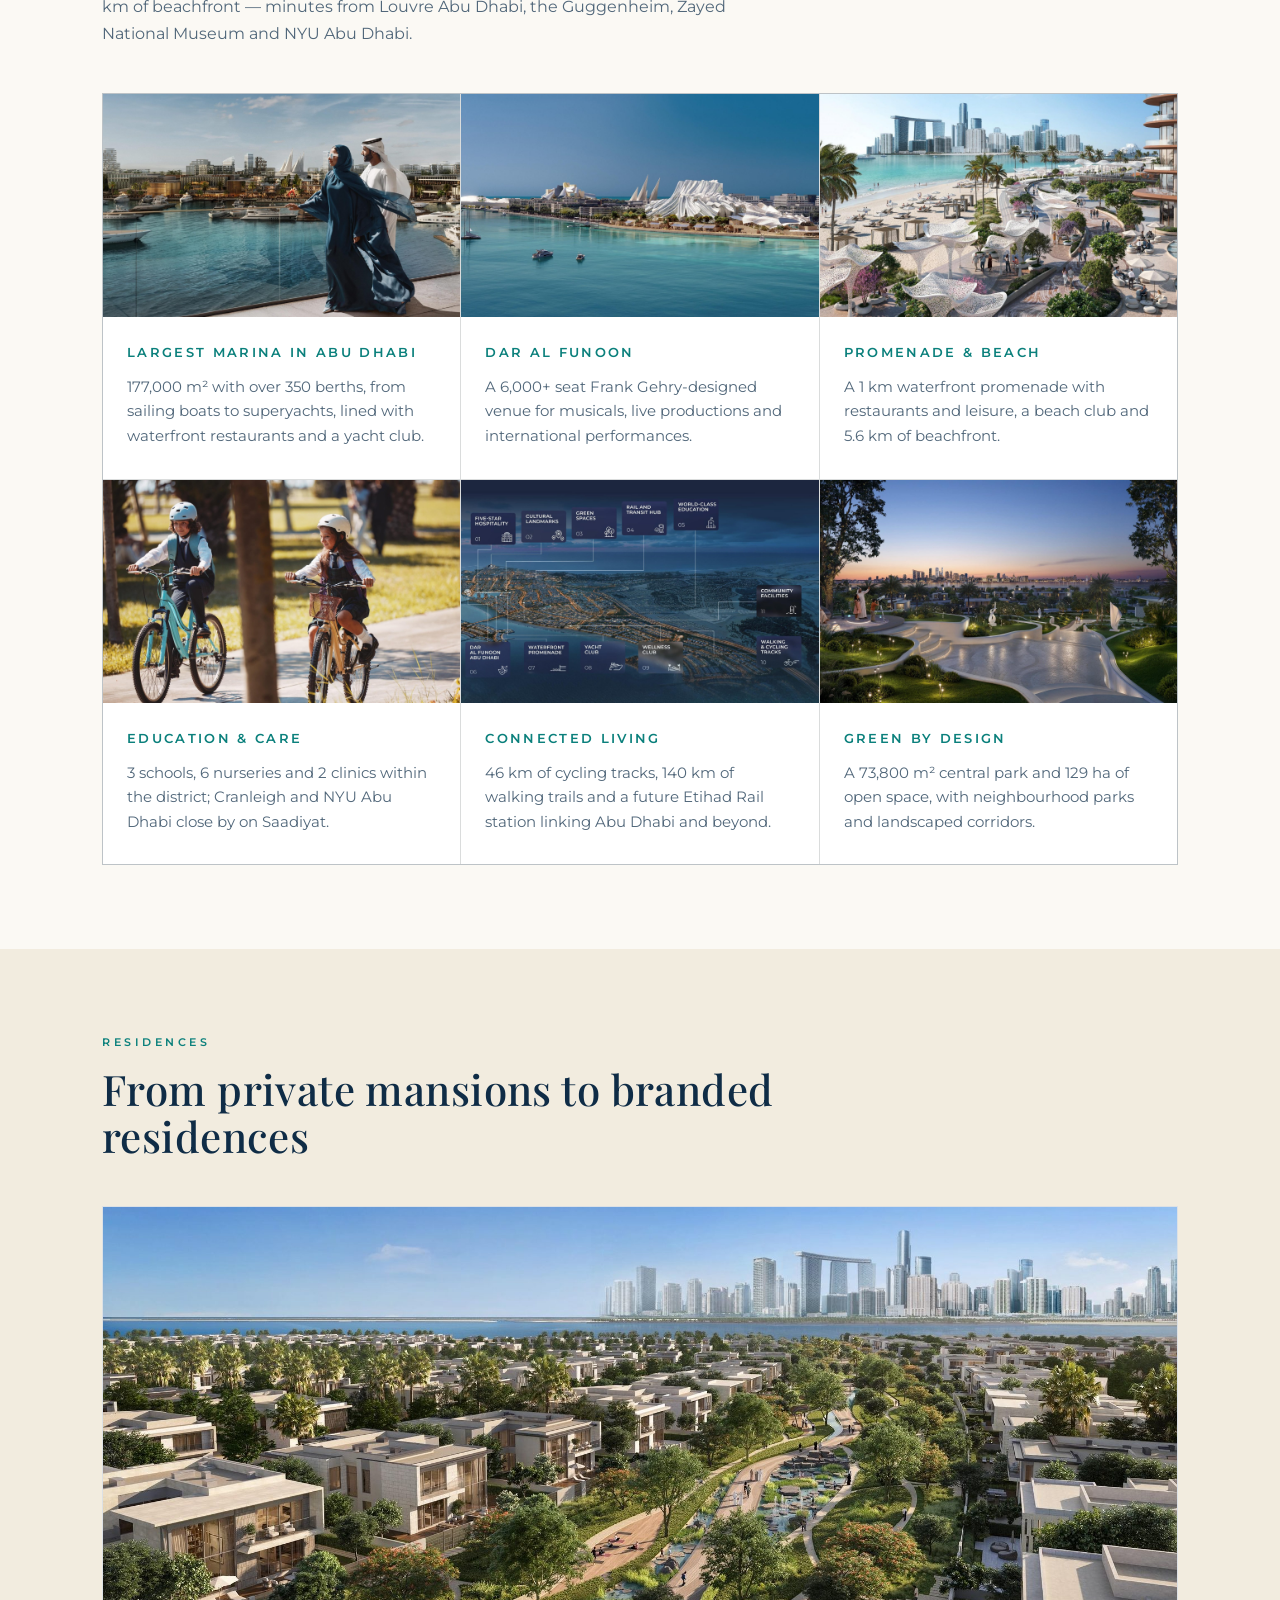
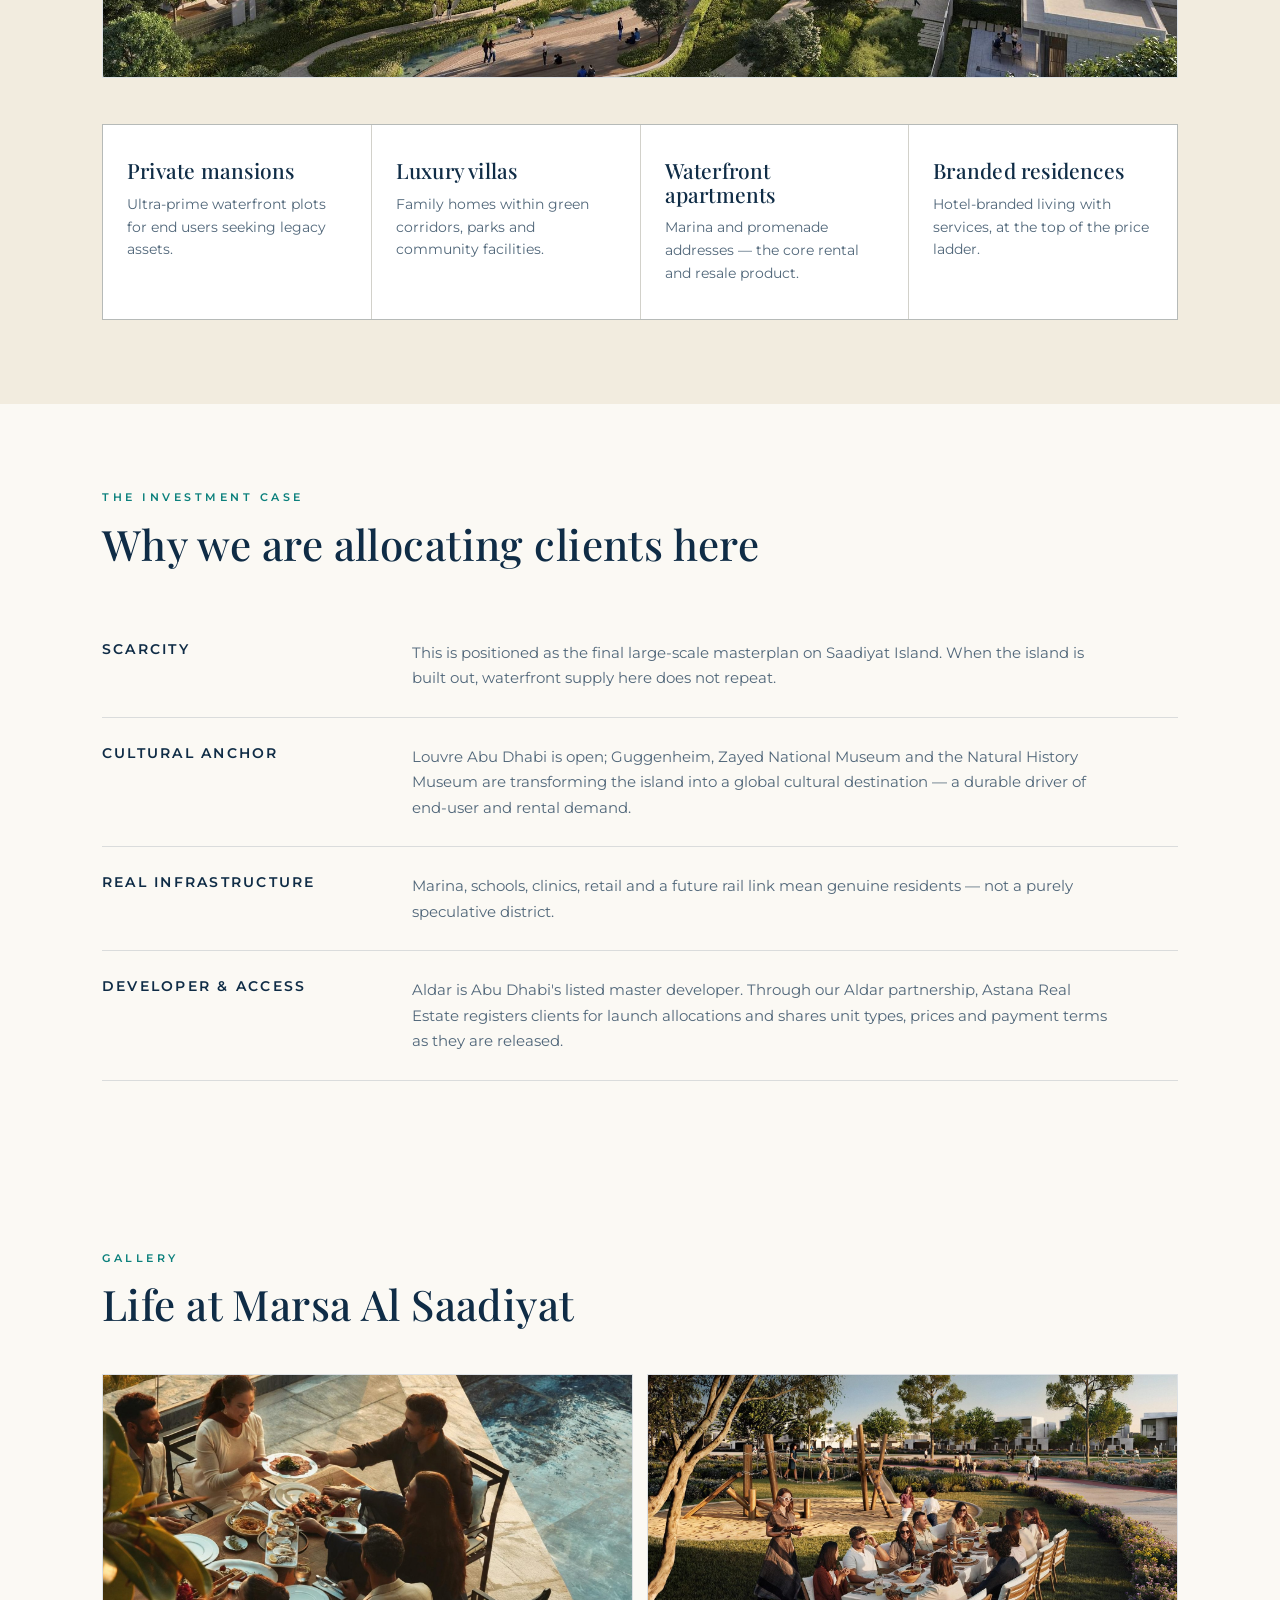
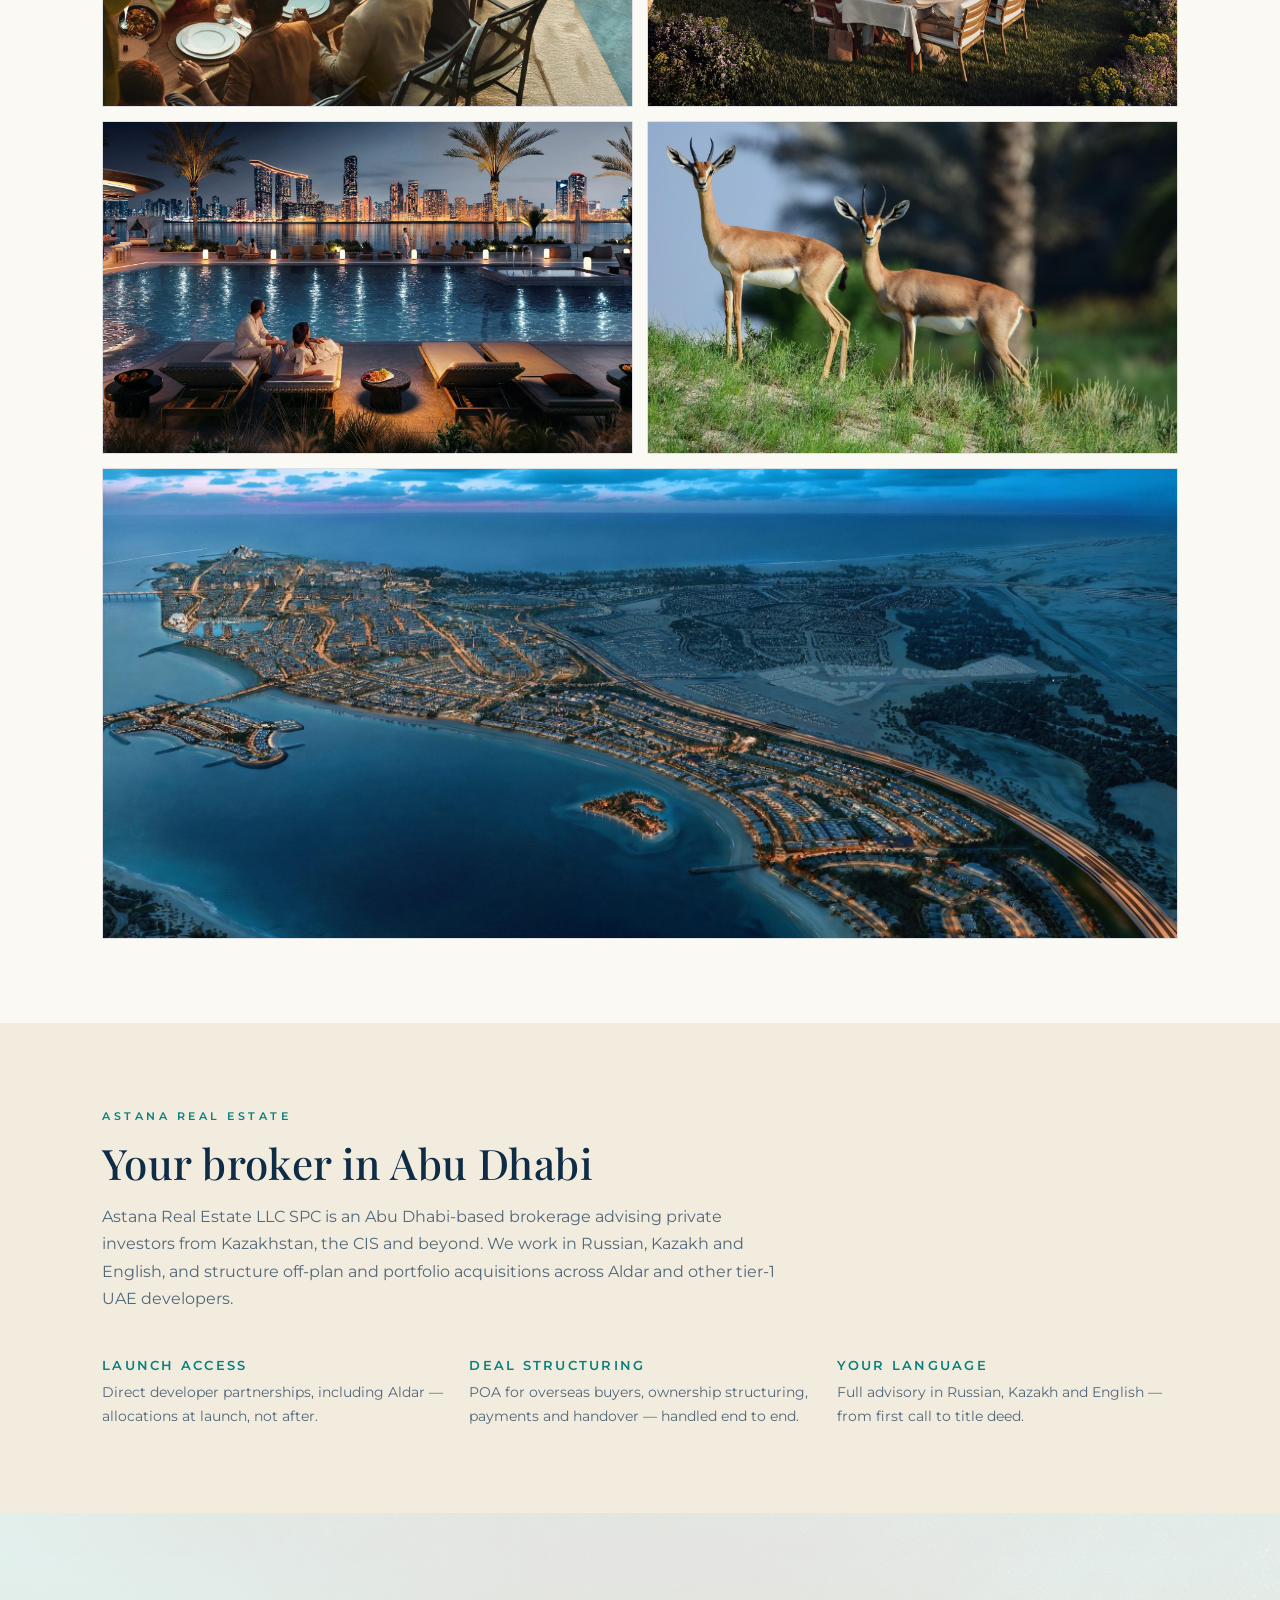
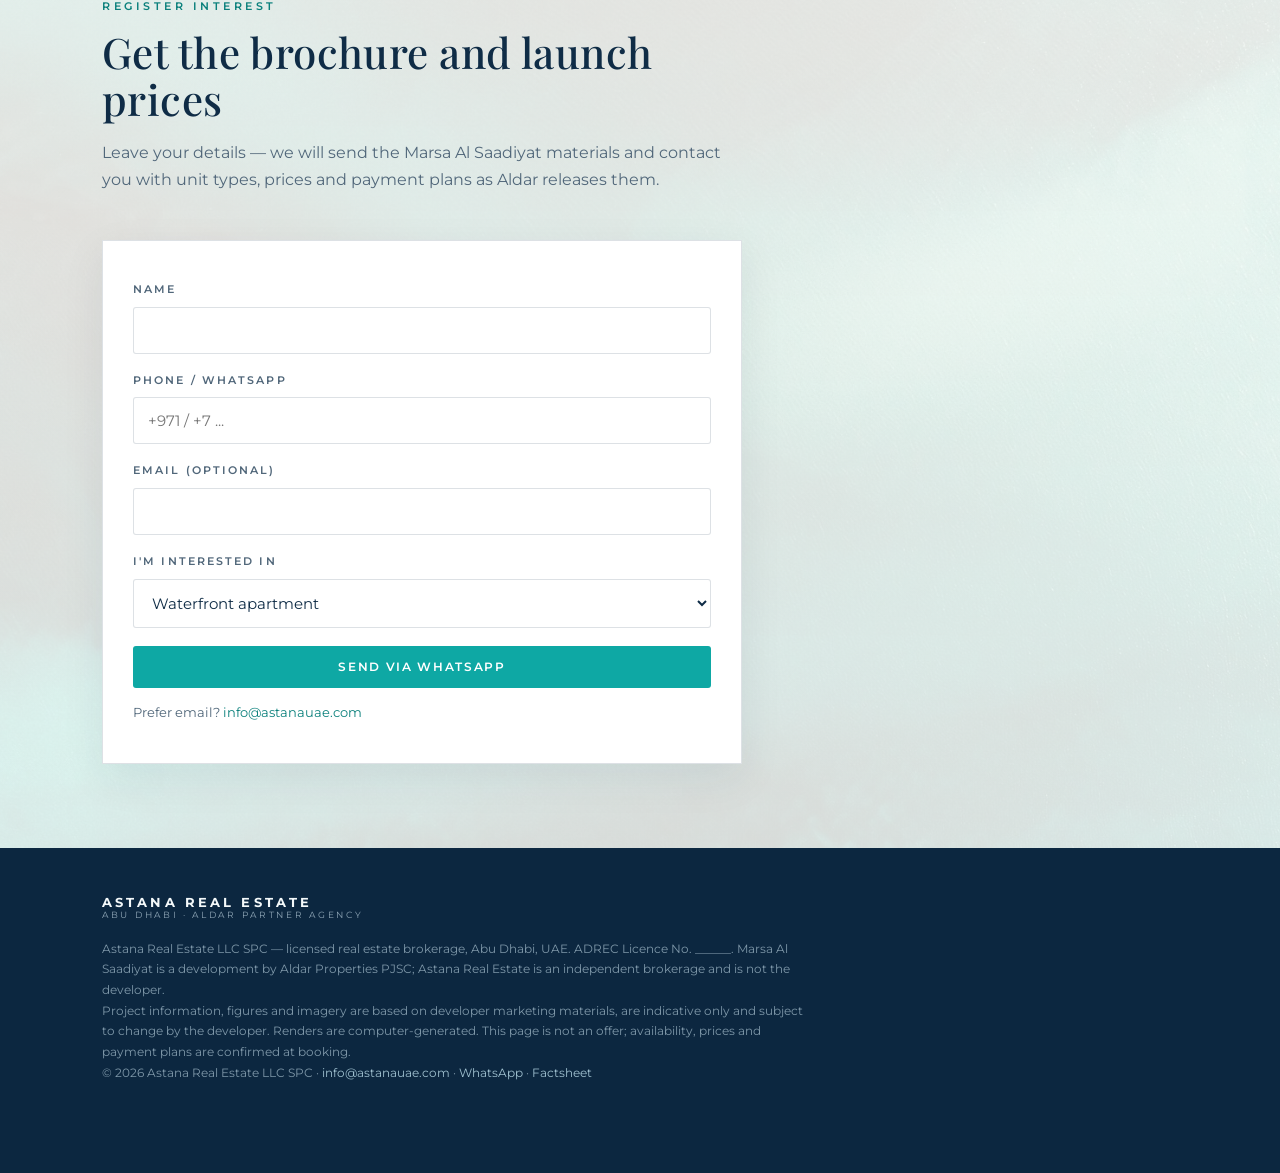
==== commit 19b468ef: "Light sunny theme: warm white/sand palette, daytime hero" ====
--- a/marsasaadiyat/index.html
+++ b/marsasaadiyat/index.html
@@ -2,19 +2,9 @@
 <html lang="en">
 <head>
 <!--
-  MARSA AL SAADIYAT — Astana Real Estate landing page (with images)
-  Deploy at: astanauae.com/marsasaadiyat
-  Upload TOGETHER, keeping the structure:
-    /marsasaadiyat/index.html
-    /marsasaadiyat/marsa_images/renders/*.jpg
-    /marsasaadiyat/marsa_images/og_image_1200x630.jpg
-
-  REPLACE BEFORE PUBLISHING:
-  1. "971000000000"        -> your WhatsApp number (digits only, no +)
-  2. "info@astanauae.com"  -> confirm agency email
-  3. "ADREC Licence No. ______" -> your brokerage licence number (footer)
-  4. Form opens WhatsApp with a prefilled message. To pipe leads into a CRM instead,
-     wire submitLead() to your endpoint (Formspree, Bitrix24, HubSpot).
+  MARSA AL SAADIYAT — Astana Real Estate landing page (light / sunny theme)
+  Live: eldarnurmukanov-glitch.github.io/astanauae/marsasaadiyat/
+  REPLACE: "971000000000" (WhatsApp, digits only) · "info@astanauae.com" · "ADREC Licence No. ______"
 -->
 <meta charset="UTF-8">
 <meta name="viewport" content="width=device-width, initial-scale=1.0">
@@ -30,75 +20,63 @@
 <link href="https://fonts.googleapis.com/css2?family=Montserrat:wght@400;500;600;700&family=Playfair+Display:ital,wght@0,500;0,600;1,500&display=swap" rel="stylesheet">
 <style>
   :root{
-    --ink:#071a2e;
-    --ink-2:#0a2340;
-    --ink-3:#051222;
-    --teal:#2fd6cf;
-    --teal-soft:#8fe6e2;
-    --paper:#f4f9fa;
-    --mist:#9db4c4;
-    --line:rgba(159,196,210,.18);
+    --paper:#fbf9f4;        /* warm white */
+    --sand:#f2ecdf;         /* light sand */
+    --ink:#0f2c46;          /* navy — text only */
+    --soft:#51677a;         /* muted text */
+    --teal:#0ea8a4;         /* sea accent */
+    --teal-deep:#0b807c;
+    --line:rgba(15,44,70,.14);
     --maxw:1120px;
   }
   *{margin:0;padding:0;box-sizing:border-box}
   html{scroll-behavior:smooth}
-  body{
-    background:var(--ink);
-    color:var(--paper);
-    font-family:'Montserrat',system-ui,-apple-system,sans-serif;
-    font-size:16px;line-height:1.7;
-    -webkit-font-smoothing:antialiased;
-  }
+  body{background:var(--paper);color:var(--ink);font-family:'Montserrat',system-ui,-apple-system,sans-serif;font-size:16px;line-height:1.7;-webkit-font-smoothing:antialiased}
   img{max-width:100%;display:block}
-  a{color:var(--teal);text-decoration:none}
+  a{color:var(--teal-deep);text-decoration:none}
   .wrap{max-width:var(--maxw);margin:0 auto;padding:0 22px}
 
   .display{font-family:'Playfair Display',Georgia,serif;font-weight:500;line-height:1.12;letter-spacing:.01em}
-  .eyebrow{font-size:11px;font-weight:600;letter-spacing:.32em;text-transform:uppercase;color:var(--teal)}
-  .lede{color:var(--mist);max-width:58ch}
+  .eyebrow{font-size:11px;font-weight:600;letter-spacing:.32em;text-transform:uppercase;color:var(--teal-deep)}
+  .lede{color:var(--soft);max-width:58ch}
 
   /* nav */
-  header{position:sticky;top:0;z-index:50;background:rgba(7,26,46,.86);backdrop-filter:blur(10px);border-bottom:1px solid var(--line)}
+  header{position:sticky;top:0;z-index:50;background:rgba(251,249,244,.92);backdrop-filter:blur(10px);border-bottom:1px solid var(--line)}
   .nav{display:flex;align-items:center;justify-content:space-between;height:64px;gap:14px}
   .brand{display:flex;flex-direction:column;line-height:1.15}
-  .brand b{font-size:13px;letter-spacing:.24em;font-weight:700;color:var(--paper)}
-  .brand span{font-size:9px;letter-spacing:.3em;color:var(--mist);text-transform:uppercase}
+  .brand b{font-size:13px;letter-spacing:.24em;font-weight:700;color:var(--ink)}
+  .brand span{font-size:9px;letter-spacing:.3em;color:var(--soft);text-transform:uppercase}
   .nav-right{display:flex;align-items:center;gap:12px}
-  .lang{display:flex;border:1px solid var(--line);border-radius:3px;overflow:hidden}
-  .lang button{background:none;border:0;color:var(--mist);cursor:pointer;font:600 11px 'Montserrat',sans-serif;letter-spacing:.12em;padding:7px 11px}
-  .lang button.on{background:var(--teal);color:var(--ink)}
+  .lang{display:flex;border:1px solid var(--line);border-radius:3px;overflow:hidden;background:#fff}
+  .lang button{background:none;border:0;color:var(--soft);cursor:pointer;font:600 11px 'Montserrat',sans-serif;letter-spacing:.12em;padding:7px 11px}
+  .lang button.on{background:var(--teal);color:#fff}
   .btn{display:inline-block;border-radius:3px;cursor:pointer;font:600 12px/1 'Montserrat',sans-serif;letter-spacing:.14em;text-transform:uppercase;padding:15px 26px;transition:opacity .2s,transform .2s;text-align:center;border:0}
   .btn:hover{opacity:.88;transform:translateY(-1px)}
-  .btn-solid{background:var(--teal);color:var(--ink)}
-  .btn-ghost{border:1px solid rgba(244,249,250,.45);color:var(--paper)}
+  .btn-solid{background:var(--teal);color:#fff}
+  .btn-ghost{border:1px solid var(--ink);color:var(--ink);background:transparent}
   .btn-nav{padding:11px 16px}
 
-  /* hero — dusk aerial with navy overlay; falls back to gradient if image absent */
-  .hero{
-    position:relative;overflow:hidden;
-    background:
-      linear-gradient(180deg, rgba(7,26,46,.62) 0%, rgba(7,26,46,.55) 45%, rgba(7,26,46,.9) 100%),
-      url('marsa_images/renders/03_aerial_dusk.jpg') center/cover no-repeat,
-      linear-gradient(170deg, #0a2c47 0%, var(--ink) 58%, #041019 100%);
-  }
-  .hero-in{position:relative;z-index:1;padding:104px 0 84px;text-align:center}
-  .hero h1{font-size:clamp(44px,8.5vw,86px);margin:20px 0 6px;color:#fff;text-shadow:0 2px 24px rgba(0,0,0,.35)}
-  .hero .sub{font-family:'Playfair Display',serif;font-style:italic;font-weight:500;font-size:clamp(19px,3.4vw,28px);color:var(--teal-soft)}
-  .laurels{display:flex;justify-content:center;flex-wrap:wrap;margin:34px auto 30px;max-width:640px}
-  .laurels span{font-size:10px;letter-spacing:.26em;text-transform:uppercase;color:#c7d8e2;padding:6px 18px;position:relative}
-  .laurels span+span::before{content:"";position:absolute;left:0;top:50%;transform:translateY(-50%);height:16px;width:1px;background:rgba(199,216,226,.35)}
-  .hero .lede{margin:0 auto 36px;color:#d5e2ea}
+  /* hero — light, airy, then a bright full-width aerial */
+  .hero{background:var(--paper)}
+  .hero-in{padding:84px 0 60px;text-align:center}
+  .hero h1{font-size:clamp(44px,8.5vw,86px);margin:20px 0 6px;color:var(--ink)}
+  .hero .sub{font-family:'Playfair Display',serif;font-style:italic;font-weight:500;font-size:clamp(19px,3.4vw,28px);color:var(--teal-deep)}
+  .laurels{display:flex;justify-content:center;flex-wrap:wrap;margin:32px auto 28px;max-width:640px}
+  .laurels span{font-size:10px;letter-spacing:.26em;text-transform:uppercase;color:var(--soft);padding:6px 18px;position:relative}
+  .laurels span+span::before{content:"";position:absolute;left:0;top:50%;transform:translateY(-50%);height:16px;width:1px;background:var(--line)}
+  .hero .lede{margin:0 auto 34px}
   .hero-cta{display:flex;gap:14px;justify-content:center;flex-wrap:wrap}
-
-  /* stat strip */
-  .stats{border-top:1px solid var(--line);border-bottom:1px solid var(--line);background:var(--ink-2)}
+  .hero-photo img{width:100%;height:clamp(300px,52vw,560px);object-fit:cover}
+
+  /* stat strip on sand */
+  .stats{border-top:1px solid var(--line);border-bottom:1px solid var(--line);background:var(--sand)}
   .stats-in{display:grid;grid-template-columns:repeat(3,1fr)}
   .stat{padding:30px 12px;text-align:center;border-right:1px solid var(--line)}
   .stat:nth-child(3n){border-right:0}
   .stat:nth-child(-n+3){border-bottom:1px solid var(--line)}
-  .stat b{display:block;font:600 clamp(26px,4vw,38px)/1 'Montserrat',sans-serif;color:var(--teal);letter-spacing:.01em}
+  .stat b{display:block;font:600 clamp(26px,4vw,38px)/1 'Montserrat',sans-serif;color:var(--teal-deep);letter-spacing:.01em}
   .stat b i{font-style:normal;font-size:.5em;vertical-align:.5em;letter-spacing:.08em}
-  .stat small{display:block;margin-top:9px;font-size:9.5px;font-weight:600;letter-spacing:.24em;text-transform:uppercase;color:var(--mist)}
+  .stat small{display:block;margin-top:9px;font-size:9.5px;font-weight:600;letter-spacing:.24em;text-transform:uppercase;color:var(--soft)}
   @media(min-width:760px){
     .stats-in{grid-template-columns:repeat(6,1fr)}
     .stat{border-bottom:0 !important}
@@ -108,73 +86,77 @@
 
   section{padding:84px 0}
   .sec-head{max-width:680px;margin-bottom:46px}
-  .sec-head h2{font-size:clamp(28px,4.6vw,42px);margin:14px 0 16px;color:#fff}
-
-  .band-img{border:1px solid var(--line);margin-bottom:46px}
+  .sec-head h2{font-size:clamp(28px,4.6vw,42px);margin:14px 0 16px;color:var(--ink)}
+
+  .band-img{border:1px solid var(--line);margin-bottom:46px;background:#fff}
   .band-img img{width:100%;aspect-ratio:16/7;object-fit:cover}
 
-  /* highlight cards with photos */
+  /* highlight cards — white on paper */
   .grid{display:grid;gap:1px;background:var(--line);border:1px solid var(--line)}
-  .grid>div{background:var(--ink)}
-  .card-img{aspect-ratio:16/10;overflow:hidden;background:var(--ink-2)}
+  .grid>div{background:#fff}
+  .card-img{aspect-ratio:16/10;overflow:hidden;background:var(--sand)}
   .card-img img{width:100%;height:100%;object-fit:cover;transition:transform .5s}
   .grid>div:hover .card-img img{transform:scale(1.04)}
   .card-body{padding:26px 24px 30px}
-  .card-body h3{font:600 13px/1.5 'Montserrat',sans-serif;letter-spacing:.18em;text-transform:uppercase;color:var(--teal);margin-bottom:12px}
-  .card-body p{font-size:14.5px;color:var(--mist)}
+  .card-body h3{font:600 13px/1.5 'Montserrat',sans-serif;letter-spacing:.18em;text-transform:uppercase;color:var(--teal-deep);margin-bottom:12px}
+  .card-body p{font-size:14.5px;color:var(--soft)}
   @media(min-width:700px){.g3{grid-template-columns:repeat(3,1fr)}}
 
-  /* residences */
-  .res{background:var(--ink-2)}
+  /* residences on sand */
+  .res{background:var(--sand)}
   .res-row{display:grid;gap:1px;background:var(--line);border:1px solid var(--line)}
   @media(min-width:700px){.res-row{grid-template-columns:repeat(4,1fr)}}
-  .res-row>div{background:var(--ink-2);padding:34px 24px}
-  .res-row .display{font-size:21px;color:#fff;margin-bottom:10px}
-  .res-row p{font-size:13.5px;color:var(--mist)}
+  .res-row>div{background:#fff;padding:34px 24px}
+  .res-row .display{font-size:21px;color:var(--ink);margin-bottom:10px}
+  .res-row p{font-size:13.5px;color:var(--soft)}
 
   /* why */
   .why-item{display:grid;grid-template-columns:1fr;gap:6px;padding:26px 0;border-bottom:1px solid var(--line)}
   .why-item:first-of-type{border-top:1px solid var(--line)}
-  .why-item h3{font:600 14px 'Montserrat',sans-serif;letter-spacing:.16em;text-transform:uppercase;color:#fff}
-  .why-item p{color:var(--mist);font-size:15px;max-width:70ch}
+  .why-item h3{font:600 14px 'Montserrat',sans-serif;letter-spacing:.16em;text-transform:uppercase;color:var(--ink)}
+  .why-item p{color:var(--soft);font-size:15px;max-width:70ch}
   @media(min-width:820px){.why-item{grid-template-columns:280px 1fr;gap:30px}}
 
   /* gallery */
   .gallery{display:grid;gap:14px;grid-template-columns:1fr}
-  @media(min-width:640px){.gallery{grid-template-columns:1fr 1fr}}
-  .gallery figure{border:1px solid var(--line);overflow:hidden;margin:0}
+  @media(min-width:640px){.gallery{grid-template-columns:1fr 1fr}.gallery .wide{grid-column:1/-1}}
+  .gallery figure{border:1px solid var(--line);overflow:hidden;margin:0;background:#fff}
   .gallery img{width:100%;aspect-ratio:16/10;object-fit:cover;transition:transform .5s}
+  .gallery .wide img{aspect-ratio:16/7}
   .gallery figure:hover img{transform:scale(1.03)}
 
-  /* astana */
-  .about{background:var(--ink-2)}
+  /* astana on sand */
+  .about{background:var(--sand)}
   .about .lede{max-width:72ch}
   .about-points{display:grid;gap:26px;margin-top:38px}
   @media(min-width:760px){.about-points{grid-template-columns:repeat(3,1fr)}}
-  .about-points h3{font:600 12.5px 'Montserrat',sans-serif;letter-spacing:.18em;text-transform:uppercase;color:var(--teal);margin-bottom:8px}
-  .about-points p{font-size:14px;color:var(--mist)}
-
-  /* enquiry — water texture backdrop */
+  .about-points h3{font:600 12.5px 'Montserrat',sans-serif;letter-spacing:.18em;text-transform:uppercase;color:var(--teal-deep);margin-bottom:8px}
+  .about-points p{font-size:14px;color:var(--soft)}
+
+  /* enquiry — light aqua wash over water texture */
   .enquiry{
     background:
-      linear-gradient(180deg, rgba(7,26,46,.88), rgba(7,26,46,.94)),
+      linear-gradient(180deg, rgba(251,249,244,.9), rgba(251,249,244,.86)),
       url('marsa_images/renders/01_water_texture.jpg') center/cover no-repeat,
-      var(--ink);
-  }
-  .form-card{border:1px solid var(--line);background:rgba(10,35,64,.92);padding:40px 30px;max-width:640px}
+      var(--paper);
+  }
+  .form-card{border:1px solid var(--line);background:#fff;padding:40px 30px;max-width:640px;box-shadow:0 14px 40px rgba(15,44,70,.08)}
   .field{margin-bottom:18px}
-  .field label{display:block;font-size:10.5px;font-weight:600;letter-spacing:.2em;text-transform:uppercase;color:var(--mist);margin-bottom:8px}
-  .field input,.field select{width:100%;background:var(--ink);border:1px solid var(--line);border-radius:3px;color:var(--paper);font:400 15px 'Montserrat',sans-serif;padding:13px 14px;outline:none}
+  .field label{display:block;font-size:10.5px;font-weight:600;letter-spacing:.2em;text-transform:uppercase;color:var(--soft);margin-bottom:8px}
+  .field input,.field select{width:100%;background:#fff;border:1px solid var(--line);border-radius:3px;color:var(--ink);font:400 15px 'Montserrat',sans-serif;padding:13px 14px;outline:none}
   .field input:focus,.field select:focus{border-color:var(--teal)}
-  .form-note{font-size:12.5px;color:var(--mist);margin-top:14px}
-  .form-ok{display:none;margin-top:14px;color:var(--teal);font-size:14px}
-
-  footer{background:var(--ink-3);border-top:1px solid var(--line);padding:46px 0 90px}
+  .form-note{font-size:12.5px;color:var(--soft);margin-top:14px}
+  .form-ok{display:none;margin-top:14px;color:var(--teal-deep);font-size:14px}
+
+  /* footer — the one navy element */
+  footer{background:#0c2740;border-top:1px solid var(--line);padding:46px 0 90px}
+  footer .brand b{color:#f4f9fa}
+  footer .brand span{color:#8fa6b6}
   footer .brand{margin-bottom:18px}
-  .fine{font-size:11.5px;line-height:1.8;color:#5f7789;max-width:88ch}
-  .fine a{color:#7fa0b2}
-
-  .wa{position:fixed;right:18px;bottom:18px;z-index:60;width:54px;height:54px;border-radius:50%;background:#25d366;display:flex;align-items:center;justify-content:center;box-shadow:0 8px 24px rgba(0,0,0,.4)}
+  .fine{font-size:11.5px;line-height:1.8;color:#7e97a8;max-width:88ch}
+  .fine a{color:#9fc0cf}
+
+  .wa{position:fixed;right:18px;bottom:18px;z-index:60;width:54px;height:54px;border-radius:50%;background:#25d366;display:flex;align-items:center;justify-content:center;box-shadow:0 8px 24px rgba(15,44,70,.3)}
   .wa svg{width:28px;height:28px;fill:#fff}
 
   :focus-visible{outline:2px solid var(--teal);outline-offset:2px}
@@ -220,6 +202,7 @@
       <a class="btn btn-ghost" href="https://wa.me/971000000000?text=Hello%2C%20I%27m%20interested%20in%20Marsa%20Al%20Saadiyat" data-i18n="heroCta2">WhatsApp us</a>
     </div>
   </div>
+  <div class="hero-photo"><img src="marsa_images/renders/02_aerial_day.jpg" alt="Marsa Al Saadiyat — Saadiyat Island aerial" onerror="this.parentElement.style.display='none'"></div>
 </div>
 
 <!-- STATS -->
@@ -242,7 +225,6 @@
       <h2 class="display" data-i18n="ovTitle">Saadiyat's final large-scale release</h2>
       <p class="lede" data-i18n="ovBody">Marsa Al Saadiyat is Aldar's closing masterplan on Saadiyat Island: a coastal destination built around a 177,000 m² marina, a 1 km dining promenade and 5.6 km of beachfront — minutes from Louvre Abu Dhabi, the Guggenheim, Zayed National Museum and NYU Abu Dhabi.</p>
     </div>
-    <div class="band-img"><img src="marsa_images/renders/02_aerial_day.jpg" alt="Marsa Al Saadiyat masterplan aerial" onerror="this.parentElement.style.display='none'"></div>
     <div class="grid g3">
       <div>
         <div class="card-img"><img src="marsa_images/renders/05_marina.jpg" alt="Marina" loading="lazy" onerror="this.style.display='none'"></div>
@@ -311,10 +293,11 @@
       <h2 class="display" data-i18n="gTitle">Life at Marsa Al Saadiyat</h2>
     </div>
     <div class="gallery">
-      <figure><img src="marsa_images/renders/13_wellness_club_night.jpg" alt="Waterfront wellness club" loading="lazy" onerror="this.parentElement.style.display='none'"></figure>
       <figure><img src="marsa_images/renders/04_lifestyle_dining.jpg" alt="Poolside dining" loading="lazy" onerror="this.parentElement.style.display='none'"></figure>
       <figure><img src="marsa_images/renders/10_community_park.jpg" alt="Community park" loading="lazy" onerror="this.parentElement.style.display='none'"></figure>
+      <figure><img src="marsa_images/renders/13_wellness_club_night.jpg" alt="Waterfront wellness club" loading="lazy" onerror="this.parentElement.style.display='none'"></figure>
       <figure><img src="marsa_images/renders/11_gazelles_biodiversity.jpg" alt="Saadiyat biodiversity" loading="lazy" onerror="this.parentElement.style.display='none'"></figure>
+      <figure class="wide"><img src="marsa_images/renders/03_aerial_dusk.jpg" alt="Saadiyat Island at dusk" loading="lazy" onerror="this.parentElement.style.display='none'"></figure>
     </div>
   </div>
 </section>
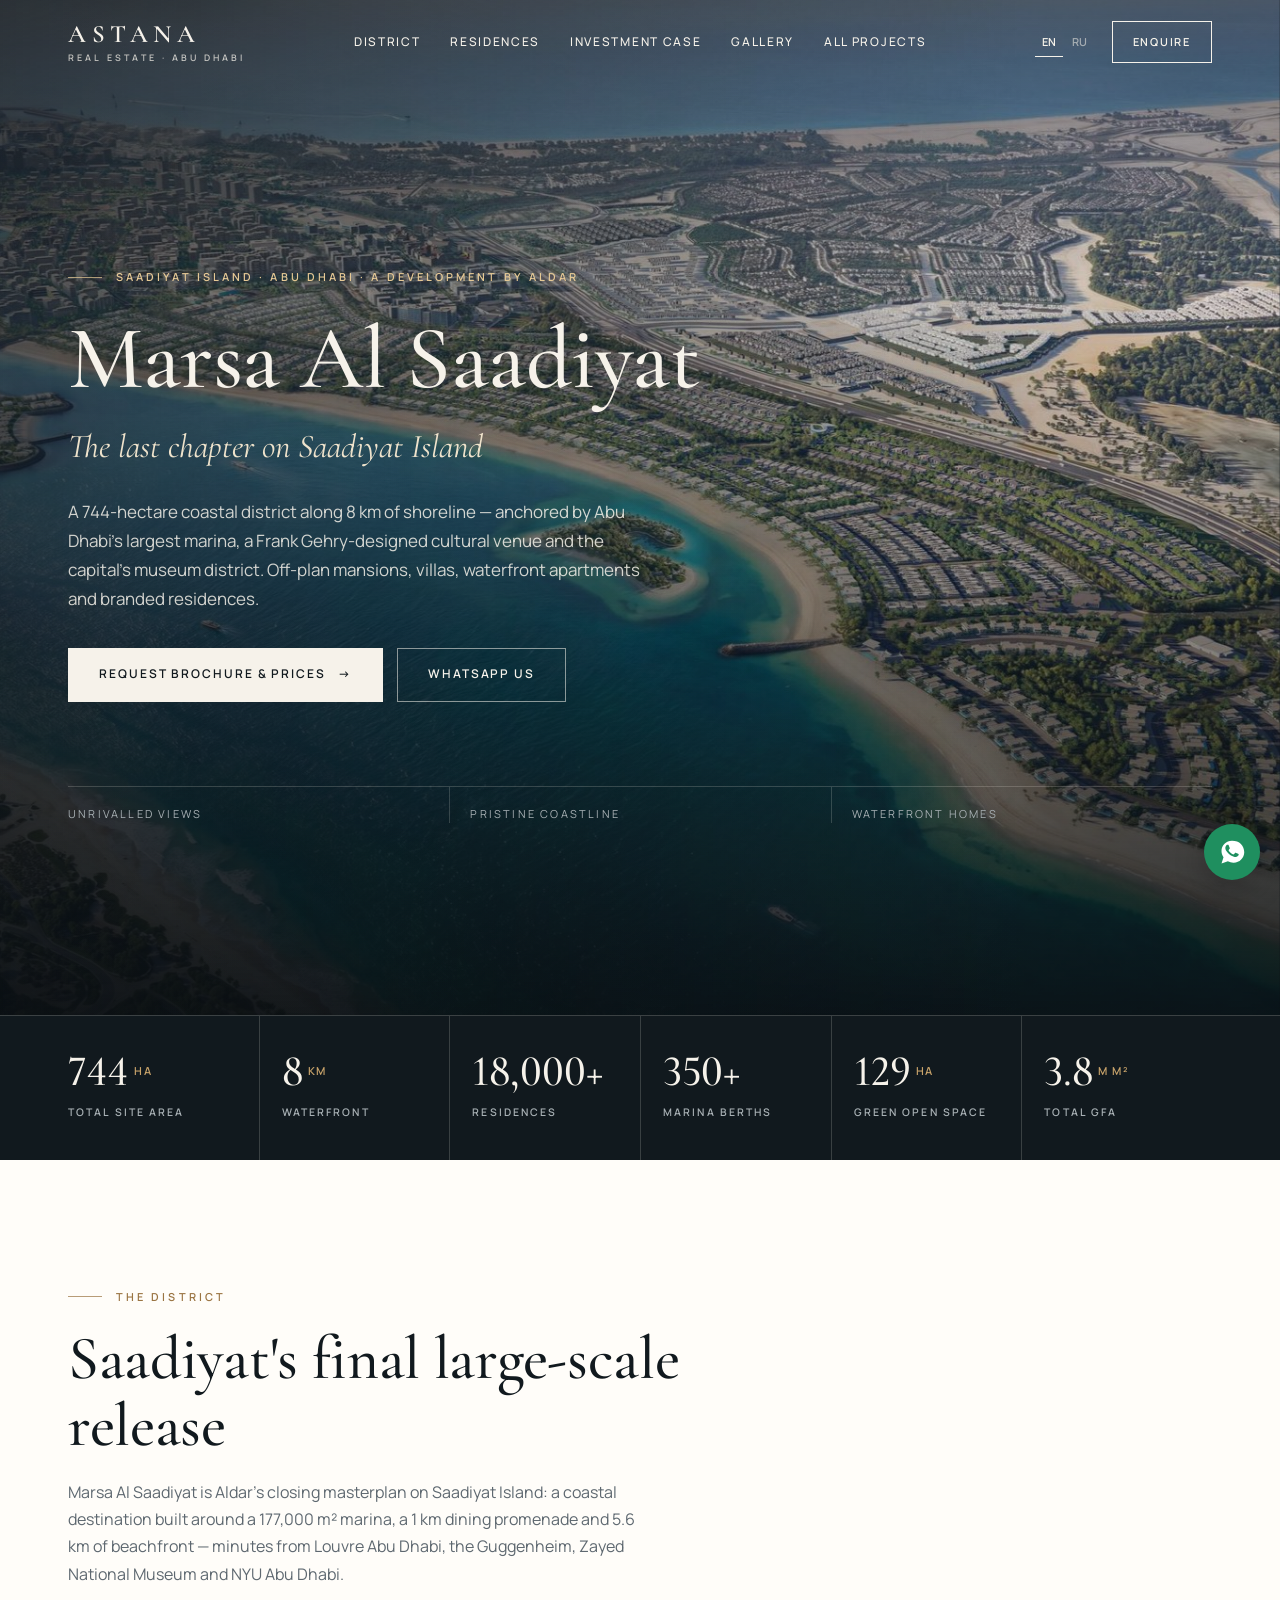
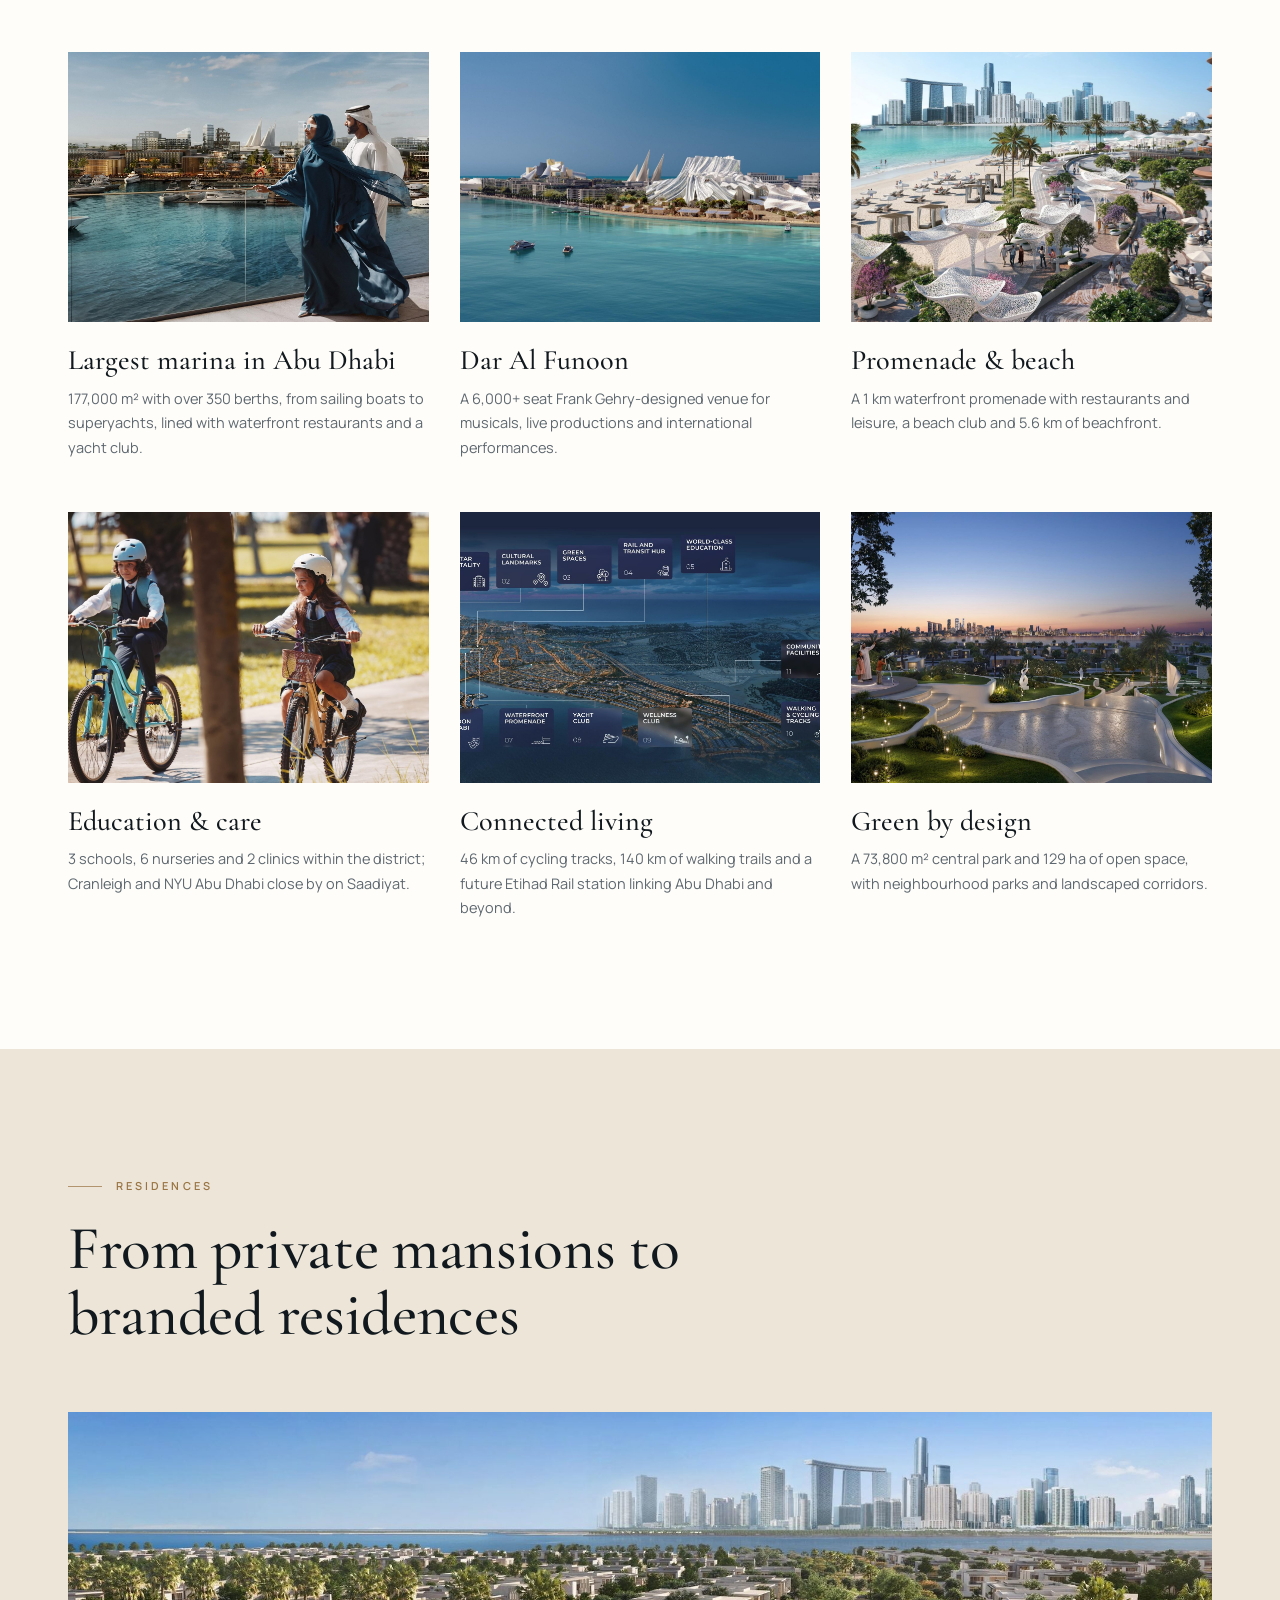
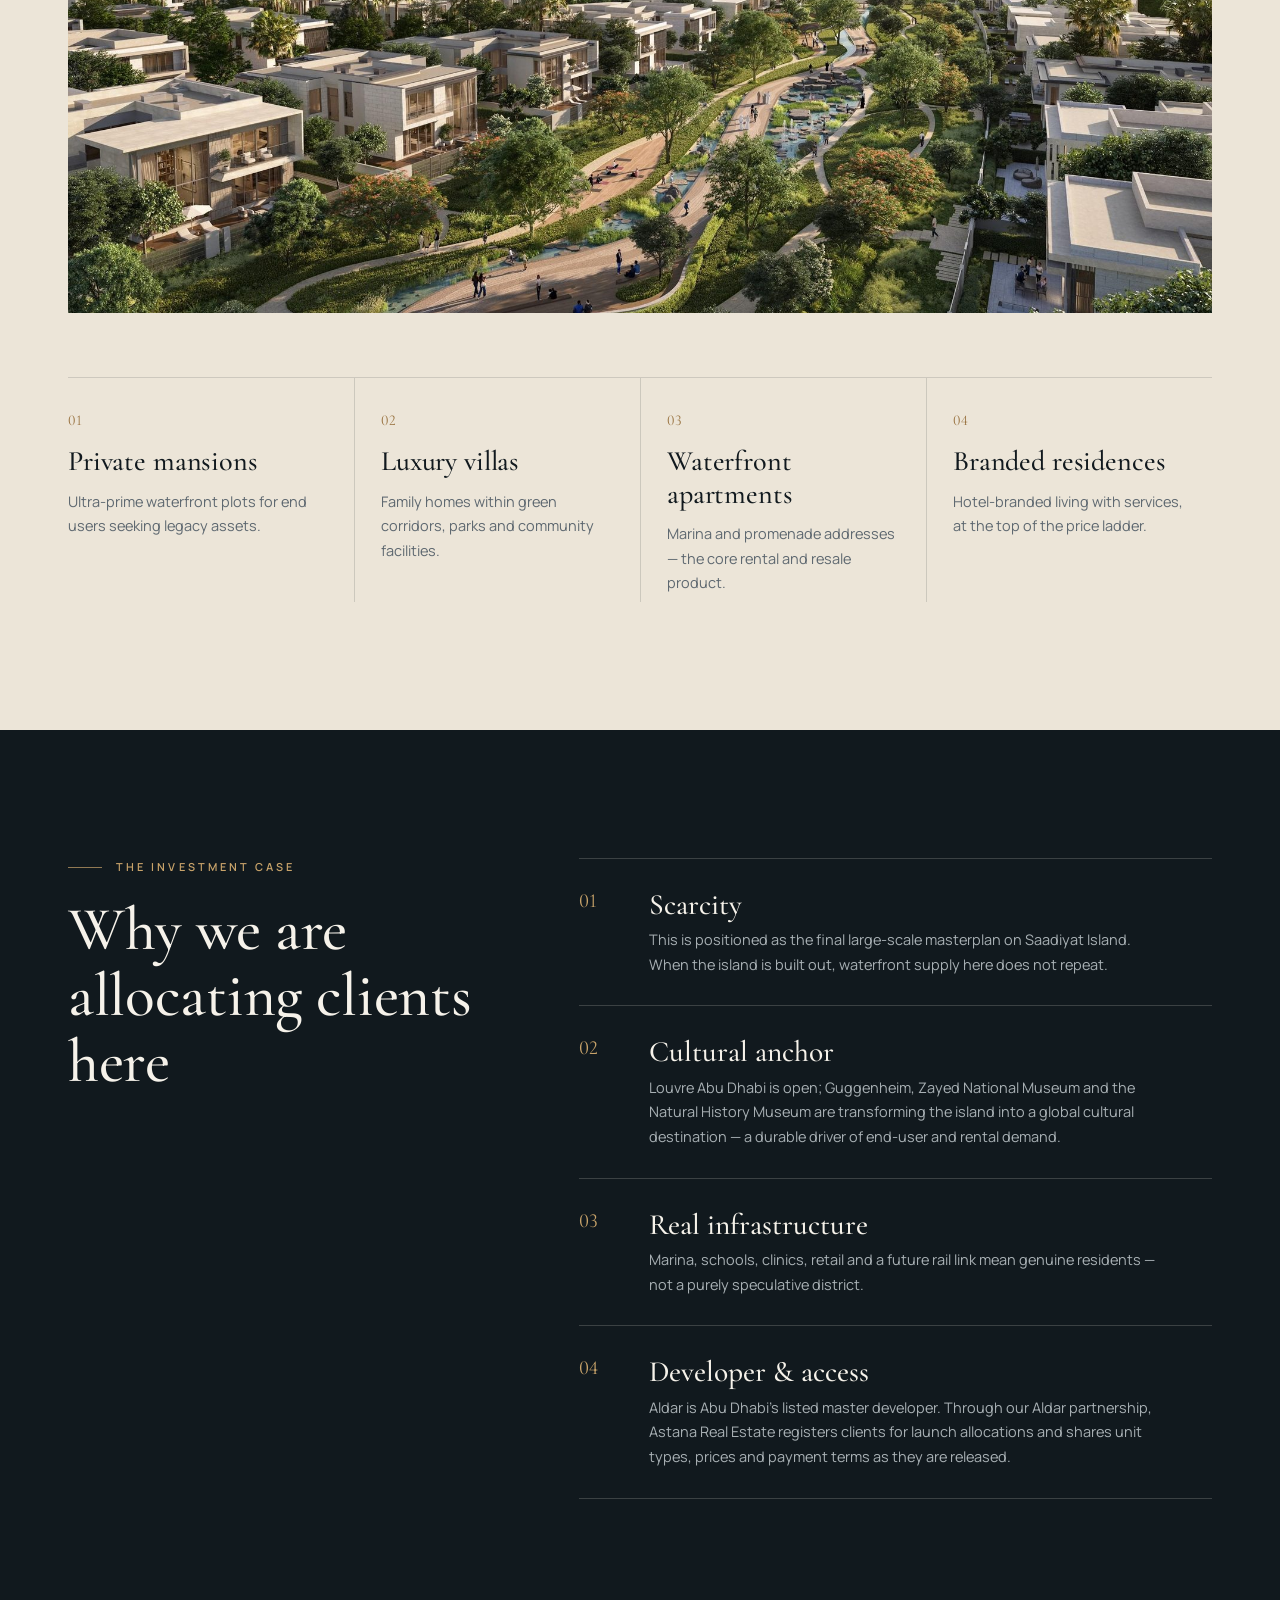
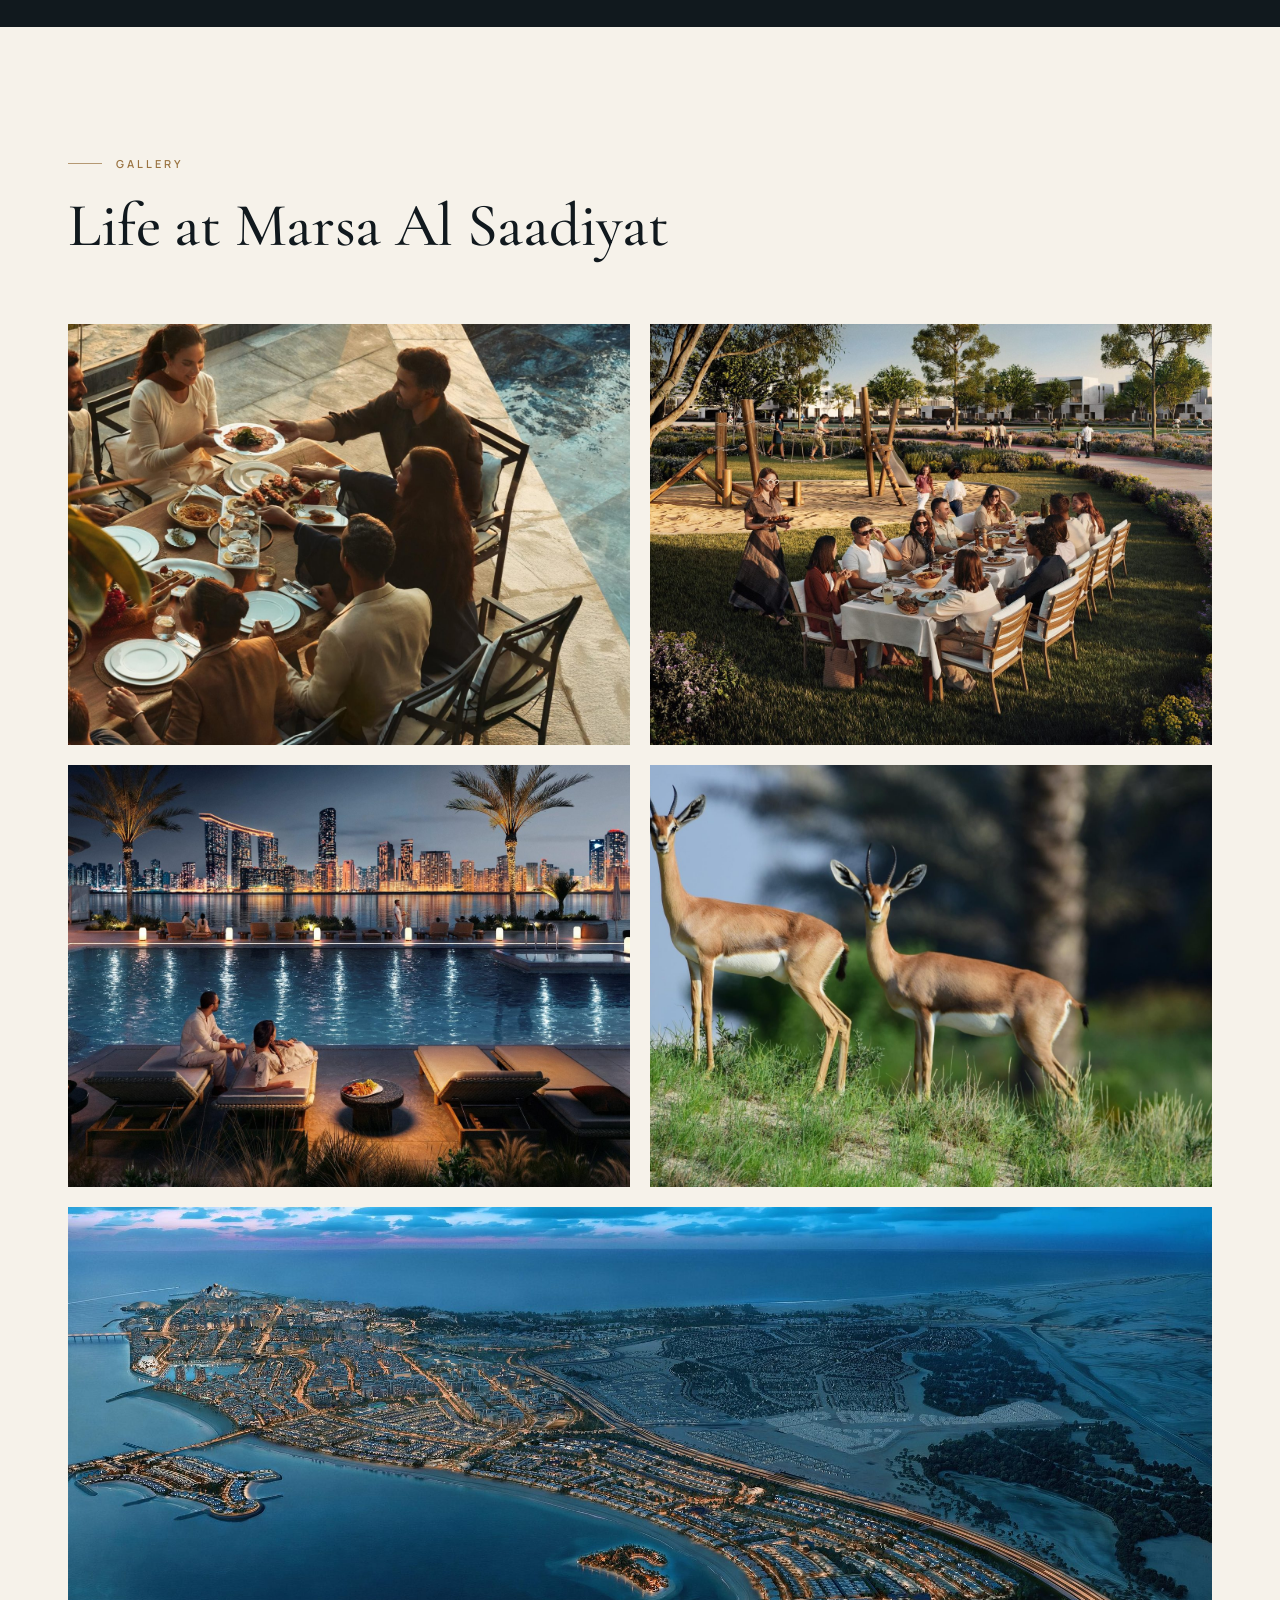
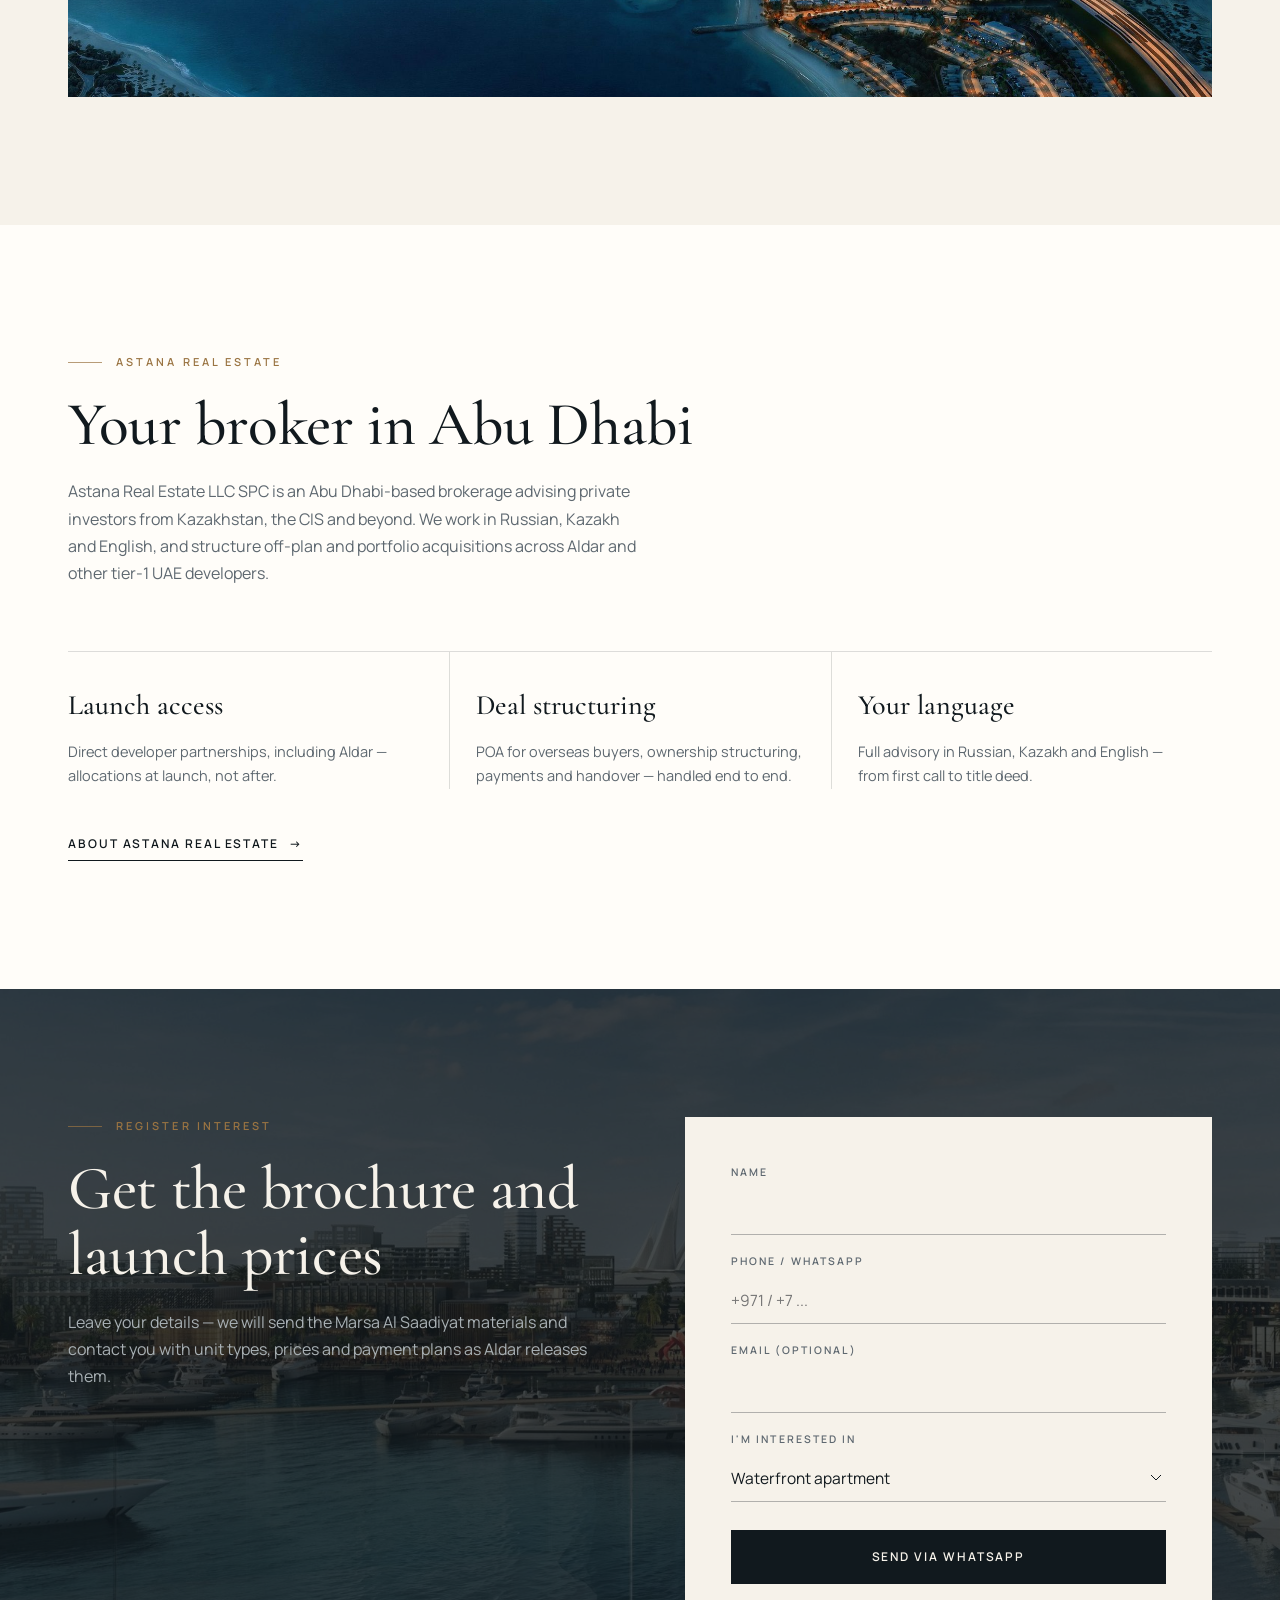
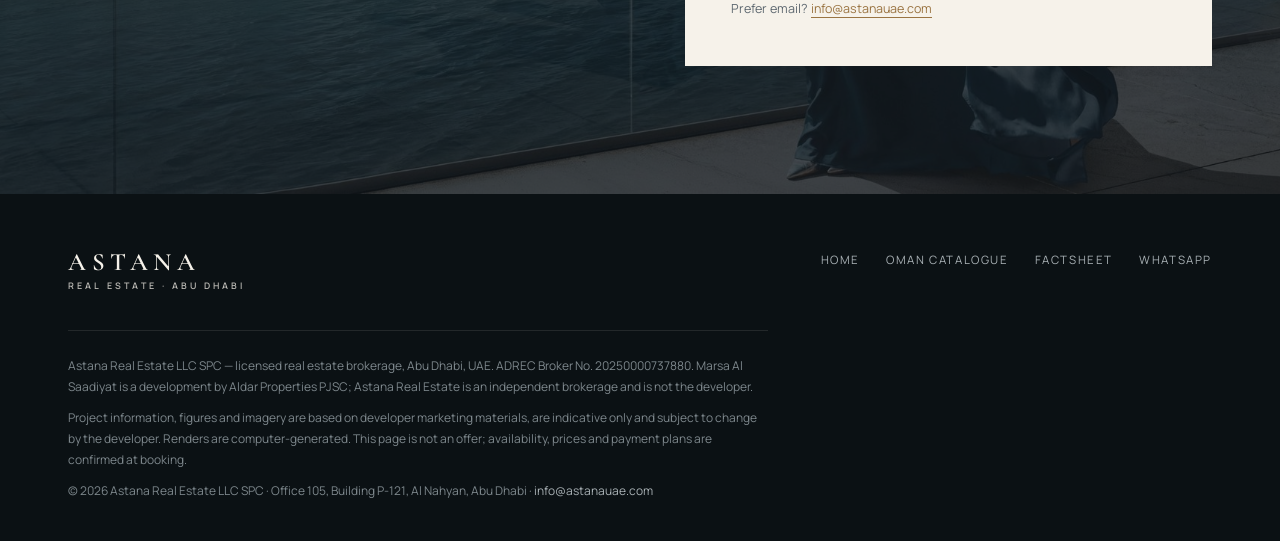
==== commit da02e90a: "Restyle Marsa Al Saadiyat and Oman pages to match the new homepage - Shared base stylesheet and scri" ====
--- a/marsasaadiyat/index.html
+++ b/marsasaadiyat/index.html
@@ -4,7 +4,7 @@
 <!--
   MARSA AL SAADIYAT — Astana Real Estate landing page (light / sunny theme)
   Live: eldarnurmukanov-glitch.github.io/astanauae/marsasaadiyat/
-  REPLACE: "971000000000" (WhatsApp, digits only) · "info@astanauae.com" · "ADREC Licence No. ______"
+  Styles: ../assets/css/site.css (shared) + page styles below. Texts: I18N object (en / ru).
 -->
 <meta charset="UTF-8">
 <meta name="viewport" content="width=device-width, initial-scale=1.0">
@@ -17,193 +17,171 @@
 <meta property="og:image" content="https://eldarnurmukanov-glitch.github.io/astanauae/marsasaadiyat/marsa_images/og_image_1200x630.jpg">
 <link rel="preconnect" href="https://fonts.googleapis.com">
 <link rel="preconnect" href="https://fonts.gstatic.com" crossorigin>
-<link href="https://fonts.googleapis.com/css2?family=Montserrat:wght@400;500;600;700&family=Playfair+Display:ital,wght@0,500;0,600;1,500&display=swap" rel="stylesheet">
+<link href="https://fonts.googleapis.com/css2?family=Cormorant+Garamond:ital,wght@0,400;0,500;0,600;1,400;1,500&family=Manrope:wght@400;500;600;700&display=swap" rel="stylesheet">
+<link rel="stylesheet" href="../assets/css/site.css">
+<meta name="theme-color" content="#11191e">
 <style>
-  :root{
-    --paper:#fbf9f4;        /* warm white */
-    --sand:#f2ecdf;         /* light sand */
-    --ink:#0f2c46;          /* navy — text only */
-    --soft:#51677a;         /* muted text */
-    --teal:#0ea8a4;         /* sea accent */
-    --teal-deep:#0b807c;
-    --line:rgba(15,44,70,.14);
-    --maxw:1120px;
+  section{padding:clamp(80px,10vw,140px) 0}
+  .sec-head{max-width:760px;margin-bottom:clamp(40px,5vw,64px)}
+  .sec-head h2{font-size:clamp(36px,4.8vw,64px);margin:20px 0 20px}
+  .sec-head .lede{font-size:16px}
+
+  /* hero */
+  .hero .sub{font-family:var(--serif);font-style:italic;font-size:clamp(22px,2.6vw,34px);color:var(--cream);margin:-6px 0 22px}
+  .laurels{display:grid;grid-template-columns:repeat(3,1fr);margin-top:clamp(44px,7vw,84px);border-top:1px solid var(--line-d)}
+  .laurels span{padding:18px 20px 0 0;font-size:11px;letter-spacing:.2em;text-transform:uppercase;color:var(--muted-d)}
+  .laurels span+span{padding-left:20px;border-left:1px solid var(--line-d)}
+
+  /* stats */
+  .stats{background:var(--ink);color:var(--ivory);border-top:1px solid var(--line-d)}
+  .stats-in{display:grid;grid-template-columns:repeat(6,1fr)}
+  .stat{padding:34px 18px 38px 0}
+  .stat+.stat{padding-left:22px;border-left:1px solid var(--line-d)}
+  .stat b{display:block;font-family:var(--serif);font-weight:500;font-size:clamp(32px,3.4vw,46px);line-height:1}
+  .stat b i{font-style:normal;font-family:var(--sans);font-size:11px;font-weight:600;letter-spacing:.14em;margin-left:5px;color:var(--brass-l);vertical-align:.9em}
+  .stat small{display:block;margin-top:10px;font-size:10.5px;font-weight:600;letter-spacing:.2em;text-transform:uppercase;color:var(--muted-d)}
+
+  /* highlights */
+  #district{background:var(--paper)}
+  .grid{display:grid;grid-template-columns:repeat(3,1fr);gap:clamp(36px,4vw,56px) clamp(20px,2.4vw,32px)}
+  .card-img{aspect-ratio:4/3;overflow:hidden;background:var(--stone)}
+  .card-img img{width:100%;height:100%;object-fit:cover;transition:transform 1.2s cubic-bezier(.2,.7,.2,1)}
+  .grid>div:hover .card-img img{transform:scale(1.045)}
+  .card-body{padding-top:22px;border-top:0}
+  .card-body h3{font-family:var(--serif);font-weight:500;font-size:clamp(24px,2.2vw,30px);line-height:1.15;margin-bottom:10px}
+  .card-body p{font-size:14.5px;color:var(--muted)}
+
+  /* residences */
+  .res{background:var(--stone)}
+  .band-img{margin-bottom:clamp(40px,5vw,64px);overflow:hidden}
+  .band-img img{width:100%;aspect-ratio:16/7;object-fit:cover}
+  .res-row{display:grid;grid-template-columns:repeat(4,1fr);border-top:1px solid var(--line)}
+  .res-row>div{padding:30px 26px 6px 0;counter-increment:r}
+  .res-row>div+div{padding-left:26px;border-left:1px solid var(--line)}
+  .res-row>div::before{content:"0" counter(r);display:block;font-family:var(--serif);font-size:15px;color:var(--brass);margin-bottom:12px}
+  .res-row{counter-reset:r}
+  .res-row .display{font-size:clamp(24px,2.2vw,30px);line-height:1.15;margin-bottom:12px}
+  .res-row p{font-size:14.5px;color:var(--muted)}
+
+  /* investment case (dark) */
+  #why .wrap{display:grid;grid-template-columns:1fr 1.5fr;gap:clamp(40px,7vw,110px)}
+  #why .sec-head{margin:0}
+  .why-list{counter-reset:w}
+  .why-item{display:grid;grid-template-columns:70px 1fr;padding:28px 0;border-top:1px solid var(--line-d)}
+  .why-item:last-child{border-bottom:1px solid var(--line-d)}
+  .why-item::before{counter-increment:w;content:"0" counter(w);grid-row:span 2;font-family:var(--serif);font-size:20px;color:var(--brass-l);line-height:1.4}
+  .why-item h3{font-family:var(--serif);font-weight:500;font-size:clamp(24px,2.3vw,30px);line-height:1.2}
+  .why-item p{color:var(--muted-d);font-size:14.5px;margin-top:6px;max-width:58ch}
+
+  /* gallery */
+  .gallery{display:grid;grid-template-columns:1fr 1fr;gap:clamp(12px,1.6vw,22px)}
+  .gallery .wide{grid-column:1/-1}
+  .gallery figure{overflow:hidden;margin:0;background:var(--stone)}
+  .gallery img{width:100%;aspect-ratio:4/3;object-fit:cover;transition:transform 1.2s cubic-bezier(.2,.7,.2,1)}
+  .gallery .wide img{aspect-ratio:21/9}
+  .gallery figure:hover img{transform:scale(1.035)}
+
+  /* about */
+  .about{background:var(--paper)}
+  .about-points{display:grid;grid-template-columns:repeat(3,1fr);border-top:1px solid var(--line)}
+  .about-points>div{padding:30px 26px 0 0}
+  .about-points>div+div{padding-left:26px;border-left:1px solid var(--line)}
+  .about-points h3{font-family:var(--serif);font-weight:500;font-size:clamp(24px,2.2vw,28px);margin-bottom:10px}
+  .about-points p{font-size:14.5px;color:var(--muted)}
+  .about .more{margin-top:40px}
+  .about .more a{display:inline-flex;gap:10px;font-size:12px;font-weight:600;letter-spacing:.16em;text-transform:uppercase;padding-bottom:6px;border-bottom:1px solid currentColor}
+
+  /* enquiry (dark, photo) */
+  .enquiry{position:relative;overflow:hidden;background:var(--ink);color:var(--ivory)}
+  .enquiry>img{position:absolute;inset:0;width:100%;height:100%;object-fit:cover;opacity:.22}
+  .enquiry::before{content:"";position:absolute;inset:0;background:linear-gradient(90deg,var(--ink) 30%,rgba(17,25,30,.75))}
+  .enquiry .wrap{position:relative;z-index:2;display:grid;grid-template-columns:1fr 1fr;gap:clamp(40px,7vw,110px);align-items:start}
+  .enquiry .sec-head{margin:0}
+  .enquiry .sec-head h2 em{font-style:italic;color:var(--cream)}
+  .enquiry .lede{color:var(--muted-d)}
+  .form-card{background:var(--ivory);color:var(--ink);padding:clamp(26px,3.6vw,48px)}
+  .field{margin-bottom:18px}
+  .field label{display:block;font-size:10.5px;font-weight:600;letter-spacing:.2em;text-transform:uppercase;color:var(--muted);margin-bottom:6px}
+  .field input,.field select{width:100%;background:transparent;border:0;border-bottom:1px solid rgba(17,25,30,.3);padding:10px 0;font-size:15.5px;border-radius:0;outline:none;transition:border-color .2s;-webkit-appearance:none;appearance:none}
+  .field select{background:url("data:image/svg+xml,%3Csvg xmlns='http://www.w3.org/2000/svg' width='12' height='8'%3E%3Cpath d='M1 1l5 5 5-5' stroke='%2311191e' fill='none'/%3E%3C/svg%3E") no-repeat right 4px center;padding-right:24px;cursor:pointer}
+  .field input:focus,.field select:focus{border-color:var(--brass)}
+  .btn-solid{background:var(--ink);color:var(--ivory);width:100%;margin-top:10px}
+  .btn-solid:hover{background:var(--brass)}
+  .form-note{font-size:12.5px;color:var(--muted);margin-top:14px}
+  .form-note a{color:var(--brass);border-bottom:1px solid currentColor}
+  .form-ok{display:none;margin-top:14px;color:var(--brass);font-size:14px}
+
+  @media (max-width:1020px){
+    .stats-in{grid-template-columns:repeat(3,1fr)}
+    .stat:nth-child(4){padding-left:0;border-left:0}
+    .stat:nth-child(n+4){border-top:1px solid var(--line-d)}
+    .grid{grid-template-columns:1fr 1fr}
+    .res-row{grid-template-columns:1fr 1fr}
+    .res-row>div:nth-child(3){padding-left:0;border-left:0}
+    .res-row>div:nth-child(n+3){border-top:1px solid var(--line);margin-top:20px}
   }
-  *{margin:0;padding:0;box-sizing:border-box}
-  html{scroll-behavior:smooth}
-  body{background:var(--paper);color:var(--ink);font-family:'Montserrat',system-ui,-apple-system,sans-serif;font-size:16px;line-height:1.7;-webkit-font-smoothing:antialiased}
-  img{max-width:100%;display:block}
-  a{color:var(--teal-deep);text-decoration:none}
-  .wrap{max-width:var(--maxw);margin:0 auto;padding:0 22px}
-
-  .display{font-family:'Playfair Display',Georgia,serif;font-weight:500;line-height:1.12;letter-spacing:.01em}
-  .eyebrow{font-size:11px;font-weight:600;letter-spacing:.32em;text-transform:uppercase;color:var(--teal-deep)}
-  .lede{color:var(--soft);max-width:58ch}
-
-  /* nav */
-  header{position:sticky;top:0;z-index:50;background:rgba(251,249,244,.92);backdrop-filter:blur(10px);border-bottom:1px solid var(--line)}
-  .nav{display:flex;align-items:center;justify-content:space-between;height:64px;gap:14px}
-  .brand{display:flex;flex-direction:column;line-height:1.15}
-  .brand b{font-size:13px;letter-spacing:.24em;font-weight:700;color:var(--ink)}
-  .brand span{font-size:9px;letter-spacing:.3em;color:var(--soft);text-transform:uppercase}
-  .nav-right{display:flex;align-items:center;gap:12px}
-  .lang{display:flex;border:1px solid var(--line);border-radius:3px;overflow:hidden;background:#fff}
-  .lang button{background:none;border:0;color:var(--soft);cursor:pointer;font:600 11px 'Montserrat',sans-serif;letter-spacing:.12em;padding:7px 11px}
-  .lang button.on{background:var(--teal);color:#fff}
-  .btn{display:inline-block;border-radius:3px;cursor:pointer;font:600 12px/1 'Montserrat',sans-serif;letter-spacing:.14em;text-transform:uppercase;padding:15px 26px;transition:opacity .2s,transform .2s;text-align:center;border:0}
-  .btn:hover{opacity:.88;transform:translateY(-1px)}
-  .btn-solid{background:var(--teal);color:#fff}
-  .btn-ghost{border:1px solid var(--ink);color:var(--ink);background:transparent}
-  .btn-nav{padding:11px 16px}
-
-  /* hero — light, airy, then a bright full-width aerial */
-  .hero{background:var(--paper)}
-  .hero-in{padding:84px 0 60px;text-align:center}
-  .hero h1{font-size:clamp(44px,8.5vw,86px);margin:20px 0 6px;color:var(--ink)}
-  .hero .sub{font-family:'Playfair Display',serif;font-style:italic;font-weight:500;font-size:clamp(19px,3.4vw,28px);color:var(--teal-deep)}
-  .laurels{display:flex;justify-content:center;flex-wrap:wrap;margin:32px auto 28px;max-width:640px}
-  .laurels span{font-size:10px;letter-spacing:.26em;text-transform:uppercase;color:var(--soft);padding:6px 18px;position:relative}
-  .laurels span+span::before{content:"";position:absolute;left:0;top:50%;transform:translateY(-50%);height:16px;width:1px;background:var(--line)}
-  .hero .lede{margin:0 auto 34px}
-  .hero-cta{display:flex;gap:14px;justify-content:center;flex-wrap:wrap}
-  .hero-photo img{width:100%;height:clamp(300px,52vw,560px);object-fit:cover}
-
-  /* stat strip on sand */
-  .stats{border-top:1px solid var(--line);border-bottom:1px solid var(--line);background:var(--sand)}
-  .stats-in{display:grid;grid-template-columns:repeat(3,1fr)}
-  .stat{padding:30px 12px;text-align:center;border-right:1px solid var(--line)}
-  .stat:nth-child(3n){border-right:0}
-  .stat:nth-child(-n+3){border-bottom:1px solid var(--line)}
-  .stat b{display:block;font:600 clamp(26px,4vw,38px)/1 'Montserrat',sans-serif;color:var(--teal-deep);letter-spacing:.01em}
-  .stat b i{font-style:normal;font-size:.5em;vertical-align:.5em;letter-spacing:.08em}
-  .stat small{display:block;margin-top:9px;font-size:9.5px;font-weight:600;letter-spacing:.24em;text-transform:uppercase;color:var(--soft)}
-  @media(min-width:760px){
-    .stats-in{grid-template-columns:repeat(6,1fr)}
-    .stat{border-bottom:0 !important}
-    .stat:nth-child(3n){border-right:1px solid var(--line)}
-    .stat:last-child{border-right:0}
+  @media (max-width:860px){
+    #why .wrap,.enquiry .wrap{grid-template-columns:1fr}
+    .about-points{grid-template-columns:1fr}
+    .about-points>div,.about-points>div+div{padding:24px 0;border-left:0;border-bottom:1px solid var(--line)}
   }
-
-  section{padding:84px 0}
-  .sec-head{max-width:680px;margin-bottom:46px}
-  .sec-head h2{font-size:clamp(28px,4.6vw,42px);margin:14px 0 16px;color:var(--ink)}
-
-  .band-img{border:1px solid var(--line);margin-bottom:46px;background:#fff}
-  .band-img img{width:100%;aspect-ratio:16/7;object-fit:cover}
-
-  /* highlight cards — white on paper */
-  .grid{display:grid;gap:1px;background:var(--line);border:1px solid var(--line)}
-  .grid>div{background:#fff}
-  .card-img{aspect-ratio:16/10;overflow:hidden;background:var(--sand)}
-  .card-img img{width:100%;height:100%;object-fit:cover;transition:transform .5s}
-  .grid>div:hover .card-img img{transform:scale(1.04)}
-  .card-body{padding:26px 24px 30px}
-  .card-body h3{font:600 13px/1.5 'Montserrat',sans-serif;letter-spacing:.18em;text-transform:uppercase;color:var(--teal-deep);margin-bottom:12px}
-  .card-body p{font-size:14.5px;color:var(--soft)}
-  @media(min-width:700px){.g3{grid-template-columns:repeat(3,1fr)}}
-
-  /* residences on sand */
-  .res{background:var(--sand)}
-  .res-row{display:grid;gap:1px;background:var(--line);border:1px solid var(--line)}
-  @media(min-width:700px){.res-row{grid-template-columns:repeat(4,1fr)}}
-  .res-row>div{background:#fff;padding:34px 24px}
-  .res-row .display{font-size:21px;color:var(--ink);margin-bottom:10px}
-  .res-row p{font-size:13.5px;color:var(--soft)}
-
-  /* why */
-  .why-item{display:grid;grid-template-columns:1fr;gap:6px;padding:26px 0;border-bottom:1px solid var(--line)}
-  .why-item:first-of-type{border-top:1px solid var(--line)}
-  .why-item h3{font:600 14px 'Montserrat',sans-serif;letter-spacing:.16em;text-transform:uppercase;color:var(--ink)}
-  .why-item p{color:var(--soft);font-size:15px;max-width:70ch}
-  @media(min-width:820px){.why-item{grid-template-columns:280px 1fr;gap:30px}}
-
-  /* gallery */
-  .gallery{display:grid;gap:14px;grid-template-columns:1fr}
-  @media(min-width:640px){.gallery{grid-template-columns:1fr 1fr}.gallery .wide{grid-column:1/-1}}
-  .gallery figure{border:1px solid var(--line);overflow:hidden;margin:0;background:#fff}
-  .gallery img{width:100%;aspect-ratio:16/10;object-fit:cover;transition:transform .5s}
-  .gallery .wide img{aspect-ratio:16/7}
-  .gallery figure:hover img{transform:scale(1.03)}
-
-  /* astana on sand */
-  .about{background:var(--sand)}
-  .about .lede{max-width:72ch}
-  .about-points{display:grid;gap:26px;margin-top:38px}
-  @media(min-width:760px){.about-points{grid-template-columns:repeat(3,1fr)}}
-  .about-points h3{font:600 12.5px 'Montserrat',sans-serif;letter-spacing:.18em;text-transform:uppercase;color:var(--teal-deep);margin-bottom:8px}
-  .about-points p{font-size:14px;color:var(--soft)}
-
-  /* enquiry — light aqua wash over water texture */
-  .enquiry{
-    background:
-      linear-gradient(180deg, rgba(251,249,244,.9), rgba(251,249,244,.86)),
-      url('marsa_images/renders/01_water_texture.jpg') center/cover no-repeat,
-      var(--paper);
-  }
-  .form-card{border:1px solid var(--line);background:#fff;padding:40px 30px;max-width:640px;box-shadow:0 14px 40px rgba(15,44,70,.08)}
-  .field{margin-bottom:18px}
-  .field label{display:block;font-size:10.5px;font-weight:600;letter-spacing:.2em;text-transform:uppercase;color:var(--soft);margin-bottom:8px}
-  .field input,.field select{width:100%;background:#fff;border:1px solid var(--line);border-radius:3px;color:var(--ink);font:400 15px 'Montserrat',sans-serif;padding:13px 14px;outline:none}
-  .field input:focus,.field select:focus{border-color:var(--teal)}
-  .form-note{font-size:12.5px;color:var(--soft);margin-top:14px}
-  .form-ok{display:none;margin-top:14px;color:var(--teal-deep);font-size:14px}
-
-  /* footer — the one navy element */
-  footer{background:#0c2740;border-top:1px solid var(--line);padding:46px 0 90px}
-  footer .brand b{color:#f4f9fa}
-  footer .brand span{color:#8fa6b6}
-  footer .brand{margin-bottom:18px}
-  .fine{font-size:11.5px;line-height:1.8;color:#7e97a8;max-width:88ch}
-  .fine a{color:#9fc0cf}
-
-  .wa{position:fixed;right:18px;bottom:18px;z-index:60;width:54px;height:54px;border-radius:50%;background:#25d366;display:flex;align-items:center;justify-content:center;box-shadow:0 8px 24px rgba(15,44,70,.3)}
-  .wa svg{width:28px;height:28px;fill:#fff}
-
-  :focus-visible{outline:2px solid var(--teal);outline-offset:2px}
-  @media (prefers-reduced-motion: reduce){
-    html{scroll-behavior:auto}
-    .btn:hover{transform:none}
-    .card-img img,.gallery img{transition:none}
+  @media (max-width:600px){
+    .laurels{grid-template-columns:1fr}
+    .laurels span,.laurels span+span{padding:12px 0;border-left:0;border-bottom:1px solid var(--line-d)}
+    .stats-in{grid-template-columns:1fr 1fr}
+    .stat,.stat+.stat{padding:22px 0 24px;border-left:0}
+    .stat:nth-child(even){padding-left:18px;border-left:1px solid var(--line-d)}
+    .stat:nth-child(n+3){border-top:1px solid var(--line-d)}
+    .grid,.gallery{grid-template-columns:1fr}
+    .res-row{grid-template-columns:1fr}
+    .res-row>div,.res-row>div+div{padding:24px 0 10px;border-left:0;margin-top:0}
+    .res-row>div+div{border-top:1px solid var(--line)}
+    .why-item{grid-template-columns:48px 1fr}
+    .gallery .wide img{aspect-ratio:4/3}
   }
 </style>
 </head>
 <body>
 
-<header>
+<header class="site">
   <div class="wrap nav">
-    <div class="brand">
-      <b>ASTANA REAL ESTATE</b>
-      <span data-i18n="brandTag">Abu Dhabi · Aldar partner agency</span>
-    </div>
-    <div class="nav-right">
+    <a class="brand" href="../" aria-label="Astana Real Estate — home"><b>ASTANA</b><span>Real Estate · Abu Dhabi</span></a>
+    <nav class="menu" id="menu">
+      <a href="#district" data-i18n="nav1">District</a>
+      <a href="#residences" data-i18n="nav2">Residences</a>
+      <a href="#why" data-i18n="nav3">Investment case</a>
+      <a href="#gallery" data-i18n="nav4">Gallery</a>
+      <a href="../" data-i18n="nav5">All projects</a>
+    </nav>
+    <div class="tools">
       <div class="lang" role="group" aria-label="Language">
-        <button id="lang-en" class="on" onclick="setLang('en')">EN</button>
-        <button id="lang-ru" onclick="setLang('ru')">RU</button>
-      </div>
-      <a class="btn btn-solid btn-nav" href="#enquire" data-i18n="navCta">Enquire</a>
+        <button id="lang-en" class="on" onclick="setLang('en')">EN</button><button id="lang-ru" onclick="setLang('ru')">RU</button>
+      </div>
+      <a class="btn nav-cta" href="#enquire" data-i18n="navCta">Enquire</a>
+      <button class="burger" aria-label="Menu" aria-controls="menu" aria-expanded="false"><i></i><i></i></button>
     </div>
   </div>
 </header>
 
 <!-- HERO -->
-<div class="hero">
+<section class="hero">
+  <img class="bg" src="marsa_images/renders/02_aerial_day.jpg" alt="Marsa Al Saadiyat — Saadiyat Island aerial" fetchpriority="high">
   <div class="wrap hero-in">
     <div class="eyebrow" data-i18n="heroEyebrow">Saadiyat Island · Abu Dhabi · A development by Aldar</div>
     <h1 class="display">Marsa Al Saadiyat</h1>
     <div class="sub" data-i18n="heroSub">The last chapter on Saadiyat Island</div>
+    <p class="lede" data-i18n="heroLede">A 744-hectare coastal district along 8 km of shoreline — anchored by Abu Dhabi's largest marina, a Frank Gehry-designed cultural venue and the capital's museum district. Off-plan mansions, villas, waterfront apartments and branded residences.</p>
+    <div class="hero-cta">
+      <a class="btn btn-light" href="#enquire"><span data-i18n="heroCta1">Request brochure &amp; prices</span> <span class="arrow">→</span></a>
+      <a class="btn btn-line" href="https://wa.me/971507369833?text=Hello%2C%20I%27m%20interested%20in%20Marsa%20Al%20Saadiyat" target="_blank" rel="noopener" data-i18n="heroCta2">WhatsApp us</a>
+    </div>
     <div class="laurels">
       <span data-i18n="l1">Unrivalled views</span>
       <span data-i18n="l2">Pristine coastline</span>
       <span data-i18n="l3">Waterfront homes</span>
     </div>
-    <p class="lede" data-i18n="heroLede">A 744-hectare coastal district along 8 km of shoreline — anchored by Abu Dhabi's largest marina, a Frank Gehry-designed cultural venue and the capital's museum district. Off-plan mansions, villas, waterfront apartments and branded residences.</p>
-    <div class="hero-cta">
-      <a class="btn btn-solid" href="#enquire" data-i18n="heroCta1">Request brochure &amp; prices</a>
-      <a class="btn btn-ghost" href="https://wa.me/971000000000?text=Hello%2C%20I%27m%20interested%20in%20Marsa%20Al%20Saadiyat" data-i18n="heroCta2">WhatsApp us</a>
-    </div>
-  </div>
-  <div class="hero-photo"><img src="marsa_images/renders/02_aerial_day.jpg" alt="Marsa Al Saadiyat — Saadiyat Island aerial" onerror="this.parentElement.style.display='none'"></div>
-</div>
+  </div>
+</section>
 
 <!-- STATS -->
 <div class="stats">
@@ -220,12 +198,12 @@
 <!-- OVERVIEW -->
 <section id="district">
   <div class="wrap">
-    <div class="sec-head">
+    <div class="rv sec-head">
       <div class="eyebrow" data-i18n="ovEyebrow">The district</div>
       <h2 class="display" data-i18n="ovTitle">Saadiyat's final large-scale release</h2>
       <p class="lede" data-i18n="ovBody">Marsa Al Saadiyat is Aldar's closing masterplan on Saadiyat Island: a coastal destination built around a 177,000 m² marina, a 1 km dining promenade and 5.6 km of beachfront — minutes from Louvre Abu Dhabi, the Guggenheim, Zayed National Museum and NYU Abu Dhabi.</p>
     </div>
-    <div class="grid g3">
+    <div class="rv grid g3">
       <div>
         <div class="card-img"><img src="marsa_images/renders/05_marina.jpg" alt="Marina" loading="lazy" onerror="this.style.display='none'"></div>
         <div class="card-body"><h3 data-i18n="h1t">Largest marina in Abu Dhabi</h3><p data-i18n="h1b">177,000 m² with over 350 berths, from sailing boats to superyachts, lined with waterfront restaurants and a yacht club.</p></div>
@@ -257,12 +235,12 @@
 <!-- RESIDENCES -->
 <section class="res" id="residences">
   <div class="wrap">
-    <div class="sec-head">
+    <div class="rv sec-head">
       <div class="eyebrow" data-i18n="resEyebrow">Residences</div>
       <h2 class="display" data-i18n="resTitle">From private mansions to branded residences</h2>
     </div>
-    <div class="band-img"><img src="marsa_images/renders/09_villas_aerial.jpg" alt="Villa communities" loading="lazy" onerror="this.parentElement.style.display='none'"></div>
-    <div class="res-row">
+    <div class="rv band-img"><img src="marsa_images/renders/09_villas_aerial.jpg" alt="Villa communities" loading="lazy" onerror="this.parentElement.style.display='none'"></div>
+    <div class="rv res-row">
       <div><div class="display" data-i18n="r1t">Private mansions</div><p data-i18n="r1b">Ultra-prime waterfront plots for end users seeking legacy assets.</p></div>
       <div><div class="display" data-i18n="r2t">Luxury villas</div><p data-i18n="r2b">Family homes within green corridors, parks and community facilities.</p></div>
       <div><div class="display" data-i18n="r3t">Waterfront apartments</div><p data-i18n="r3b">Marina and promenade addresses — the core rental and resale product.</p></div>
@@ -272,27 +250,29 @@
 </section>
 
 <!-- WHY -->
-<section id="why">
-  <div class="wrap">
-    <div class="sec-head">
+<section class="dark" id="why">
+  <div class="wrap">
+    <div class="rv sec-head">
       <div class="eyebrow" data-i18n="whyEyebrow">The investment case</div>
       <h2 class="display" data-i18n="whyTitle">Why we are allocating clients here</h2>
     </div>
+    <div class="why-list rv">
     <div class="why-item"><h3 data-i18n="w1t">Scarcity</h3><p data-i18n="w1b">This is positioned as the final large-scale masterplan on Saadiyat Island. When the island is built out, waterfront supply here does not repeat.</p></div>
     <div class="why-item"><h3 data-i18n="w2t">Cultural anchor</h3><p data-i18n="w2b">Louvre Abu Dhabi is open; Guggenheim, Zayed National Museum and the Natural History Museum are transforming the island into a global cultural destination — a durable driver of end-user and rental demand.</p></div>
     <div class="why-item"><h3 data-i18n="w3t">Real infrastructure</h3><p data-i18n="w3b">Marina, schools, clinics, retail and a future rail link mean genuine residents — not a purely speculative district.</p></div>
     <div class="why-item"><h3 data-i18n="w4t">Developer &amp; access</h3><p data-i18n="w4b">Aldar is Abu Dhabi's listed master developer. Through our Aldar partnership, Astana Real Estate registers clients for launch allocations and shares unit types, prices and payment terms as they are released.</p></div>
+    </div>
   </div>
 </section>
 
 <!-- GALLERY -->
 <section id="gallery">
   <div class="wrap">
-    <div class="sec-head">
+    <div class="rv sec-head">
       <div class="eyebrow" data-i18n="gEyebrow">Gallery</div>
       <h2 class="display" data-i18n="gTitle">Life at Marsa Al Saadiyat</h2>
     </div>
-    <div class="gallery">
+    <div class="rv gallery">
       <figure><img src="marsa_images/renders/04_lifestyle_dining.jpg" alt="Poolside dining" loading="lazy" onerror="this.parentElement.style.display='none'"></figure>
       <figure><img src="marsa_images/renders/10_community_park.jpg" alt="Community park" loading="lazy" onerror="this.parentElement.style.display='none'"></figure>
       <figure><img src="marsa_images/renders/13_wellness_club_night.jpg" alt="Waterfront wellness club" loading="lazy" onerror="this.parentElement.style.display='none'"></figure>
@@ -305,28 +285,30 @@
 <!-- ASTANA -->
 <section class="about" id="astana">
   <div class="wrap">
-    <div class="sec-head">
+    <div class="rv sec-head">
       <div class="eyebrow">Astana Real Estate</div>
       <h2 class="display" data-i18n="abTitle">Your broker in Abu Dhabi</h2>
       <p class="lede" data-i18n="abBody">Astana Real Estate LLC SPC is an Abu Dhabi-based brokerage advising private investors from Kazakhstan, the CIS and beyond. We work in Russian, Kazakh and English, and structure off-plan and portfolio acquisitions across Aldar and other tier-1 UAE developers.</p>
     </div>
-    <div class="about-points">
+    <div class="rv about-points">
       <div><h3 data-i18n="ab1t">Launch access</h3><p data-i18n="ab1b">Direct developer partnerships, including Aldar — allocations at launch, not after.</p></div>
       <div><h3 data-i18n="ab2t">Deal structuring</h3><p data-i18n="ab2b">POA for overseas buyers, ownership structuring, payments and handover — handled end to end.</p></div>
       <div><h3 data-i18n="ab3t">Your language</h3><p data-i18n="ab3b">Full advisory in Russian, Kazakh and English — from first call to title deed.</p></div>
     </div>
+    <p class="more"><a href="../"><span data-i18n="abMore">About Astana Real Estate</span> <span class="arrow">→</span></a></p>
   </div>
 </section>
 
 <!-- ENQUIRY -->
 <section class="enquiry" id="enquire">
-  <div class="wrap">
-    <div class="sec-head">
+  <img src="marsa_images/renders/05_marina.jpg" alt="" loading="lazy">
+  <div class="wrap">
+    <div class="rv sec-head">
       <div class="eyebrow" data-i18n="enEyebrow">Register interest</div>
       <h2 class="display" data-i18n="enTitle">Get the brochure and launch prices</h2>
       <p class="lede" data-i18n="enBody">Leave your details — we will send the Marsa Al Saadiyat materials and contact you with unit types, prices and payment plans as Aldar releases them.</p>
     </div>
-    <div class="form-card">
+    <div class="rv form-card">
       <div class="field"><label for="f-name" data-i18n="fName">Name</label><input id="f-name" type="text" autocomplete="name"></div>
       <div class="field"><label for="f-phone" data-i18n="fPhone">Phone / WhatsApp</label><input id="f-phone" type="tel" autocomplete="tel" placeholder="+971 / +7 ..."></div>
       <div class="field"><label for="f-email" data-i18n="fEmail">Email (optional)</label><input id="f-email" type="email" autocomplete="email"></div>
@@ -347,19 +329,24 @@
   </div>
 </section>
 
-<footer>
-  <div class="wrap">
-    <div class="brand">
-      <b>ASTANA REAL ESTATE</b>
-      <span data-i18n="brandTag2">Abu Dhabi · Aldar partner agency</span>
-    </div>
-    <p class="fine" data-i18n="fine1">Astana Real Estate LLC SPC — licensed real estate brokerage, Abu Dhabi, UAE. ADREC Licence No. ______. Marsa Al Saadiyat is a development by Aldar Properties PJSC; Astana Real Estate is an independent brokerage and is not the developer.</p>
+<footer class="site">
+  <div class="wrap">
+    <div class="foot">
+      <a class="brand" href="../"><b>ASTANA</b><span>Real Estate · Abu Dhabi</span></a>
+      <nav>
+        <a href="../" data-i18n="ftHome">Home</a>
+        <a href="../oman/" data-i18n="ftOman">Oman catalogue</a>
+        <a href="marsa_images/renders/factsheet_full_01.jpg" target="_blank" data-i18n="ftFact">Factsheet</a>
+        <a href="https://wa.me/971507369833" target="_blank" rel="noopener">WhatsApp</a>
+      </nav>
+    </div>
+    <p class="fine" data-i18n="fine1">Astana Real Estate LLC SPC — licensed real estate brokerage, Abu Dhabi, UAE. ADREC Broker No. 20250000737880. Marsa Al Saadiyat is a development by Aldar Properties PJSC; Astana Real Estate is an independent brokerage and is not the developer.</p>
     <p class="fine" data-i18n="fine2">Project information, figures and imagery are based on developer marketing materials, are indicative only and subject to change by the developer. Renders are computer-generated. This page is not an offer; availability, prices and payment plans are confirmed at booking.</p>
-    <p class="fine">© <span id="yr"></span> Astana Real Estate LLC SPC · <a href="mailto:info@astanauae.com">info@astanauae.com</a> · <a href="https://wa.me/971000000000">WhatsApp</a> · <a href="marsa_images/renders/factsheet_full_01.jpg" target="_blank" data-i18n="ftFact">Factsheet</a></p>
+    <p class="fine">© <span id="yr">2026</span> Astana Real Estate LLC SPC · Office 105, Building P-121, Al Nahyan, Abu Dhabi · <a href="mailto:info@astanauae.com">info@astanauae.com</a></p>
   </div>
 </footer>
 
-<a class="wa" href="https://wa.me/971000000000?text=Hello%2C%20I%27m%20interested%20in%20Marsa%20Al%20Saadiyat" aria-label="WhatsApp">
+<a class="wa" href="https://wa.me/971507369833?text=Hello%2C%20I%27m%20interested%20in%20Marsa%20Al%20Saadiyat" target="_blank" rel="noopener" aria-label="WhatsApp">
   <svg viewBox="0 0 32 32" aria-hidden="true"><path d="M16 3C9.4 3 4 8.3 4 14.9c0 2.6.8 5 2.3 7L4 29l7.3-2.3c1.9 1 4 1.6 6.2 1.6h.5c6.6 0 12-5.3 12-11.9C30 8.3 24.6 3 16 3zm7 16.9c-.3.8-1.7 1.6-2.4 1.7-.6.1-1.4.2-2.3-.1-.5-.2-1.2-.4-2.1-.8-3.7-1.6-6.1-5.3-6.3-5.5-.2-.2-1.5-2-1.5-3.8s1-2.7 1.3-3.1c.3-.4.7-.5 1-.5h.7c.2 0 .5-.1.8.6.3.8 1.1 2.7 1.2 2.9.1.2.2.4 0 .7-.1.3-.2.4-.4.7l-.6.7c-.2.2-.4.4-.2.8.2.4 1 1.6 2.1 2.6 1.5 1.3 2.7 1.7 3.1 1.9.4.2.6.2.8-.1.2-.2 1-1.1 1.2-1.5.3-.4.5-.3.9-.2.4.1 2.2 1 2.6 1.2.4.2.6.3.7.5.1.1.1.8-.1 1.3z"/></svg>
 </a>
 
@@ -372,7 +359,9 @@
     heroSub:"The last chapter on Saadiyat Island",
     l1:"Unrivalled views", l2:"Pristine coastline", l3:"Waterfront homes",
     heroLede:"A 744-hectare coastal district along 8 km of shoreline — anchored by Abu Dhabi's largest marina, a Frank Gehry-designed cultural venue and the capital's museum district. Off-plan mansions, villas, waterfront apartments and branded residences.",
-    heroCta1:"Request brochure & prices", heroCta2:"WhatsApp us",
+    nav1:"District", nav2:"Residences", nav3:"Investment case", nav4:"Gallery", nav5:"All projects",
+    abMore:"About Astana Real Estate", ftHome:"Home", ftOman:"Oman catalogue",
+    heroCta1:"Request brochure &amp; prices", heroCta2:"WhatsApp us",
     uHa:"HA", uHa2:"HA", uKm:"KM", uMsqm:"M M²",
     s1:"Total site area", s2:"Waterfront", s3:"Residences", s4:"Marina berths", s5:"Green open space", s6:"Total GFA",
     ovEyebrow:"The district", ovTitle:"Saadiyat's final large-scale release",
@@ -404,7 +393,7 @@
     fName:"Name", fPhone:"Phone / WhatsApp", fEmail:"Email (optional)", fInt:"I'm interested in",
     o1:"Waterfront apartment", o2:"Villa", o3:"Private mansion", o4:"Branded residence", o5:"Not sure yet — advise me",
     fBtn:"Send via WhatsApp", fOk:"Opening WhatsApp — if it didn't open, write to us directly.", fAlt:"Prefer email?",
-    fine1:"Astana Real Estate LLC SPC — licensed real estate brokerage, Abu Dhabi, UAE. ADREC Licence No. ______. Marsa Al Saadiyat is a development by Aldar Properties PJSC; Astana Real Estate is an independent brokerage and is not the developer.",
+    fine1:"Astana Real Estate LLC SPC — licensed real estate brokerage, Abu Dhabi, UAE. ADREC Broker No. 20250000737880. Marsa Al Saadiyat is a development by Aldar Properties PJSC; Astana Real Estate is an independent brokerage and is not the developer.",
     fine2:"Project information, figures and imagery are based on developer marketing materials, are indicative only and subject to change by the developer. Renders are computer-generated. This page is not an offer; availability, prices and payment plans are confirmed at booking.",
     ftFact:"Factsheet",
     waMsg:"Hello! Marsa Al Saadiyat enquiry.\nName: {name}\nPhone: {phone}\nEmail: {email}\nInterested in: {int}"
@@ -416,6 +405,8 @@
     heroSub:"Финальная глава острова Саадият",
     l1:"Панорамные виды", l2:"Первозданное побережье", l3:"Дома у воды",
     heroLede:"Прибрежный район на 744 га вдоль 8 км береговой линии — с крупнейшей мариной Абу-Даби, культурным центром по проекту Фрэнка Гери и музейным кварталом столицы. Off-plan: особняки, виллы, апартаменты у воды и брендированные резиденции.",
+    nav1:"Район", nav2:"Резиденции", nav3:"Почему здесь", nav4:"Галерея", nav5:"Все проекты",
+    abMore:"Об Astana Real Estate", ftHome:"Главная", ftOman:"Каталог Омана",
     heroCta1:"Получить брошюру и цены", heroCta2:"Написать в WhatsApp",
     uHa:"ГА", uHa2:"ГА", uKm:"КМ", uMsqm:"МЛН М²",
     s1:"Площадь района", s2:"Береговая линия", s3:"Резиденций", s4:"Причалов в марине", s5:"Зелёные зоны", s6:"Общая GFA",
@@ -448,7 +439,7 @@
     fName:"Имя", fPhone:"Телефон / WhatsApp", fEmail:"Email (необязательно)", fInt:"Меня интересует",
     o1:"Апартаменты у воды", o2:"Вилла", o3:"Особняк", o4:"Брендированная резиденция", o5:"Пока не решил — посоветуйте",
     fBtn:"Отправить в WhatsApp", fOk:"Открываем WhatsApp — если не открылся, напишите нам напрямую.", fAlt:"Удобнее по почте?",
-    fine1:"Astana Real Estate LLC SPC — лицензированное брокерское агентство, Абу-Даби, ОАЭ. Лицензия ADREC № ______. Marsa Al Saadiyat — проект девелопера Aldar Properties PJSC; Astana Real Estate — независимое агентство, не девелопер.",
+    fine1:"Astana Real Estate LLC SPC — лицензированное брокерское агентство, Абу-Даби, ОАЭ. ADREC Broker № 20250000737880. Marsa Al Saadiyat — проект девелопера Aldar Properties PJSC; Astana Real Estate — независимое агентство, не девелопер.",
     fine2:"Информация, цифры и изображения основаны на маркетинговых материалах девелопера, носят справочный характер и могут быть изменены. Визуализации сгенерированы на компьютере. Страница не является офертой; наличие, цены и планы оплаты подтверждаются при бронировании.",
     ftFact:"Факт-шит",
     waMsg:"Здравствуйте! Заявка по Marsa Al Saadiyat.\nИмя: {name}\nТелефон: {phone}\nEmail: {email}\nИнтересует: {int}"
@@ -457,7 +448,9 @@
 
 let lang = 'en';
 function setLang(l){
+  if(!I18N[l]) l = 'en';
   lang = l;
+  try { localStorage.setItem('ar-lang', l); } catch(e) {}
   document.documentElement.lang = l;
   document.getElementById('lang-en').classList.toggle('on', l==='en');
   document.getElementById('lang-ru').classList.toggle('on', l==='ru');
@@ -467,7 +460,15 @@
   });
 }
 
-const WA_NUMBER = "971000000000"; /* REPLACE: digits only */
+function setLangNoSave(l){
+  document.getElementById('lang-en').classList.toggle('on', l==='en');
+  document.getElementById('lang-ru').classList.toggle('on', l==='ru');
+  document.querySelectorAll('[data-i18n]').forEach(el=>{
+    const k = el.getAttribute('data-i18n');
+    if(I18N[l][k] !== undefined) el.innerHTML = I18N[l][k];
+  });
+}
+const WA_NUMBER = "971507369833"; /* REPLACE: digits only */
 function submitLead(){
   const name  = document.getElementById('f-name').value.trim();
   const phone = document.getElementById('f-phone').value.trim();
@@ -485,7 +486,13 @@
   window.open('https://wa.me/' + WA_NUMBER + '?text=' + encodeURIComponent(msg), '_blank');
 }
 
-document.getElementById('yr').textContent = new Date().getFullYear();
+(function(){
+  let l = new URLSearchParams(location.search).get('lang');
+  if (!l) { try { l = localStorage.getItem('ar-lang'); } catch(e) {} }
+  if (!l) { const n = (navigator.language || 'en').toLowerCase(); l = (n.startsWith('ru') || n.startsWith('kk')) ? 'ru' : 'en'; }
+  if (l === 'kk') { lang = 'ru'; document.documentElement.lang = 'ru'; setLangNoSave('ru'); } else if (l !== 'en') setLang(l);
+})();
 </script>
+<script src="../assets/js/site.js"></script>
 </body>
 </html>
--- a/assets/css/site.css
+++ b/assets/css/site.css
@@ -0,0 +1,115 @@
+/* Astana Real Estate — shared base for project pages (matches the homepage). */
+:root{
+  --ink:#11191e; --ink-2:#1a252c; --ivory:#f6f2ea; --stone:#ece5d8; --paper:#fffdf9;
+  --muted:#5e6870; --muted-d:#a8b0b4; --brass:#9a7442; --brass-l:#c8a36a; --cream:#efe3cc;
+  --line:rgba(17,25,30,.14); --line-d:rgba(246,242,234,.18);
+  --serif:'Cormorant Garamond',Georgia,'Times New Roman',serif;
+  --sans:'Manrope',system-ui,-apple-system,'Segoe UI',sans-serif;
+  --maxw:1240px; --gut:clamp(16px,4vw,48px);
+}
+*{margin:0;padding:0;box-sizing:border-box}
+html{scroll-behavior:smooth;-webkit-text-size-adjust:100%}
+body{background:var(--ivory);color:var(--ink);font-family:var(--sans);font-size:16px;line-height:1.7;-webkit-font-smoothing:antialiased;font-variant-numeric:lining-nums;overflow-x:hidden}
+img{max-width:100%;display:block}
+a{color:inherit;text-decoration:none}
+button,input,select,textarea{font:inherit;color:inherit}
+.wrap{max-width:var(--maxw);margin:0 auto;padding:0 var(--gut)}
+.display,.serif{font-family:var(--serif);font-weight:500;letter-spacing:-.005em;line-height:1.08}
+.eyebrow{display:flex;align-items:center;gap:14px;font-size:11px;font-weight:600;letter-spacing:.28em;text-transform:uppercase;color:var(--brass)}
+.eyebrow::before{content:"";flex:none;width:34px;height:1px;background:currentColor;opacity:.7}
+.dark .eyebrow,.eyebrow.light{color:var(--brass-l)}
+.lede{color:var(--muted);max-width:58ch}
+.dark{background:var(--ink);color:var(--ivory)}
+.dark .lede{color:var(--muted-d)}
+:focus-visible{outline:2px solid var(--brass-l);outline-offset:2px}
+
+/* buttons */
+.btn{display:inline-flex;align-items:center;justify-content:center;gap:12px;min-height:54px;padding:0 30px;font-size:12px;font-weight:600;letter-spacing:.16em;text-transform:uppercase;border:1px solid transparent;cursor:pointer;text-align:center;transition:background .25s,color .25s,border-color .25s}
+.btn-light{background:var(--ivory);color:var(--ink)}
+.btn-light:hover{background:var(--brass-l)}
+.btn-line{border-color:rgba(246,242,234,.55);color:var(--ivory)}
+.btn-line:hover{border-color:var(--ivory);background:rgba(246,242,234,.08)}
+.btn-ink{background:var(--ink);color:var(--ivory)}
+.btn-ink:hover{background:var(--brass)}
+.btn-outline{border-color:var(--ink);color:var(--ink)}
+.btn-outline:hover{background:var(--ink);color:var(--ivory)}
+.btn-sm{min-height:46px;padding:0 22px;font-size:11px}
+.arrow{display:inline-block;transition:transform .25s}
+a:hover .arrow,button:hover .arrow{transform:translateX(5px)}
+
+/* header: transparent over the hero, solid after scroll */
+header.site{position:fixed;inset:0 0 auto 0;z-index:60;color:var(--ivory);transition:background .35s,color .35s,box-shadow .35s}
+header.site.solid{background:rgba(246,242,234,.95);backdrop-filter:blur(12px);-webkit-backdrop-filter:blur(12px);color:var(--ink);box-shadow:0 1px 0 var(--line)}
+header.site .nav{display:flex;align-items:center;justify-content:space-between;height:84px;gap:20px;transition:height .35s}
+header.site.solid .nav{height:68px}
+.brand{display:flex;flex-direction:column;line-height:1}
+.brand b{font-family:var(--serif);font-weight:600;font-size:25px;letter-spacing:.22em}
+.brand span{font-size:9px;font-weight:600;letter-spacing:.34em;text-transform:uppercase;margin-top:6px;opacity:.75}
+.menu{display:flex;align-items:center;gap:30px;font-size:12px;font-weight:500;letter-spacing:.14em;text-transform:uppercase}
+.menu a{position:relative;padding:6px 0}
+.menu a::after{content:"";position:absolute;left:0;right:100%;bottom:0;height:1px;background:currentColor;transition:right .3s}
+.menu a:hover::after{right:0}
+.tools{display:flex;align-items:center;gap:18px}
+.lang{display:flex;gap:2px;font-size:11px;font-weight:600;letter-spacing:.12em}
+.lang button{background:none;border:0;cursor:pointer;padding:6px 7px;opacity:.55;transition:opacity .2s}
+.lang button.on{opacity:1;box-shadow:inset 0 -1px 0 currentColor}
+.lang button:hover{opacity:1}
+.nav-cta{min-height:42px;padding:0 20px;font-size:11px;border:1px solid currentColor}
+.nav-cta:hover{background:var(--brass-l);border-color:var(--brass-l);color:var(--ink)}
+.burger{display:none;background:none;border:0;cursor:pointer;width:42px;height:42px;position:relative}
+.burger i{position:absolute;left:10px;right:10px;height:1.5px;background:currentColor;transition:transform .3s,top .3s}
+.burger i:nth-child(1){top:16px}.burger i:nth-child(2){top:25px}
+body.open .burger i:nth-child(1){top:20px;transform:rotate(45deg)}
+body.open .burger i:nth-child(2){top:20px;transform:rotate(-45deg)}
+
+/* full-bleed photo hero */
+.hero{position:relative;min-height:100vh;min-height:100svh;display:flex;flex-direction:column;justify-content:flex-end;color:var(--ivory);background:var(--ink);overflow:hidden}
+.hero>img.bg{position:absolute;inset:0;width:100%;height:100%;object-fit:cover;animation:drift 22s ease-out both}
+@keyframes drift{from{transform:scale(1.08)}to{transform:scale(1)}}
+.hero::after{content:"";position:absolute;inset:0;background:linear-gradient(90deg,rgba(10,15,19,.62) 0%,rgba(10,15,19,.2) 55%,rgba(10,15,19,0) 80%),linear-gradient(180deg,rgba(10,15,19,.6) 0%,rgba(10,15,19,.1) 28%,rgba(10,15,19,.35) 55%,rgba(10,15,19,.92) 100%)}
+.hero-in{position:relative;z-index:2;width:100%;padding-top:140px;padding-bottom:clamp(36px,6vw,64px)}
+.hero h1{font-size:clamp(44px,7vw,100px);margin:24px 0 18px;font-weight:500;text-shadow:0 2px 30px rgba(0,0,0,.25)}
+.hero .eyebrow{color:#e6c995}
+.hero .lede{color:rgba(246,242,234,.84);font-size:clamp(15px,1.4vw,17px)}
+.hero-cta{display:flex;flex-wrap:wrap;gap:14px;margin-top:34px}
+
+/* footer */
+footer.site{background:#0b1114;color:var(--muted-d);padding:56px 0 40px;font-size:13px}
+footer.site .foot{display:flex;justify-content:space-between;gap:30px;flex-wrap:wrap;align-items:flex-start}
+footer.site .brand{color:var(--ivory)}
+footer.site nav{display:flex;gap:26px;flex-wrap:wrap;font-size:11.5px;letter-spacing:.14em;text-transform:uppercase}
+footer.site nav a:hover{color:var(--ivory)}
+footer.site .fine{margin-top:28px;font-size:12px;line-height:1.75;color:#7d878c;max-width:100ch}
+footer.site .fine:first-of-type{margin-top:40px;padding-top:24px;border-top:1px solid rgba(246,242,234,.1)}
+footer.site .fine+.fine{margin-top:10px}
+footer.site .fine a{color:var(--muted-d)}
+
+/* floating WhatsApp */
+.wa{position:fixed;right:20px;bottom:20px;z-index:70;width:56px;height:56px;border-radius:50%;background:#1f8f5f;display:grid;place-items:center;box-shadow:0 10px 30px rgba(0,0,0,.25);transition:transform .2s}
+.wa:hover{transform:scale(1.06)}
+.wa svg{width:28px;height:28px;fill:#fff}
+
+/* reveal on scroll (JS adds .in; without JS everything is visible) */
+.js .rv{opacity:0;transform:translateY(26px);transition:opacity .9s ease,transform .9s cubic-bezier(.2,.7,.2,1)}
+.js .rv.in{opacity:1;transform:none}
+
+@media (prefers-reduced-motion:reduce){
+  html{scroll-behavior:auto}
+  .js .rv{opacity:1;transform:none;transition:none}
+  .hero>img.bg{animation:none}
+}
+@media (max-width:1020px){
+  .menu{display:none}
+  .burger{display:block}
+  .nav-cta{display:none}
+  body.open header.site{background:var(--ink);color:var(--ivory);box-shadow:none}
+  body.open .menu{display:flex;position:fixed;top:68px;left:0;right:0;bottom:0;flex-direction:column;align-items:flex-start;gap:6px;padding:30px var(--gut);background:var(--ink);color:var(--ivory)}
+  body.open .menu a{font-family:var(--serif);font-size:34px;letter-spacing:0;text-transform:none}
+  body.open{overflow:hidden}
+}
+@media (max-width:600px){
+  header.site .nav{height:68px}
+  .brand b{font-size:21px}
+  .hero-cta .btn{width:100%}
+  .lang button{padding:6px 5px}
+}
